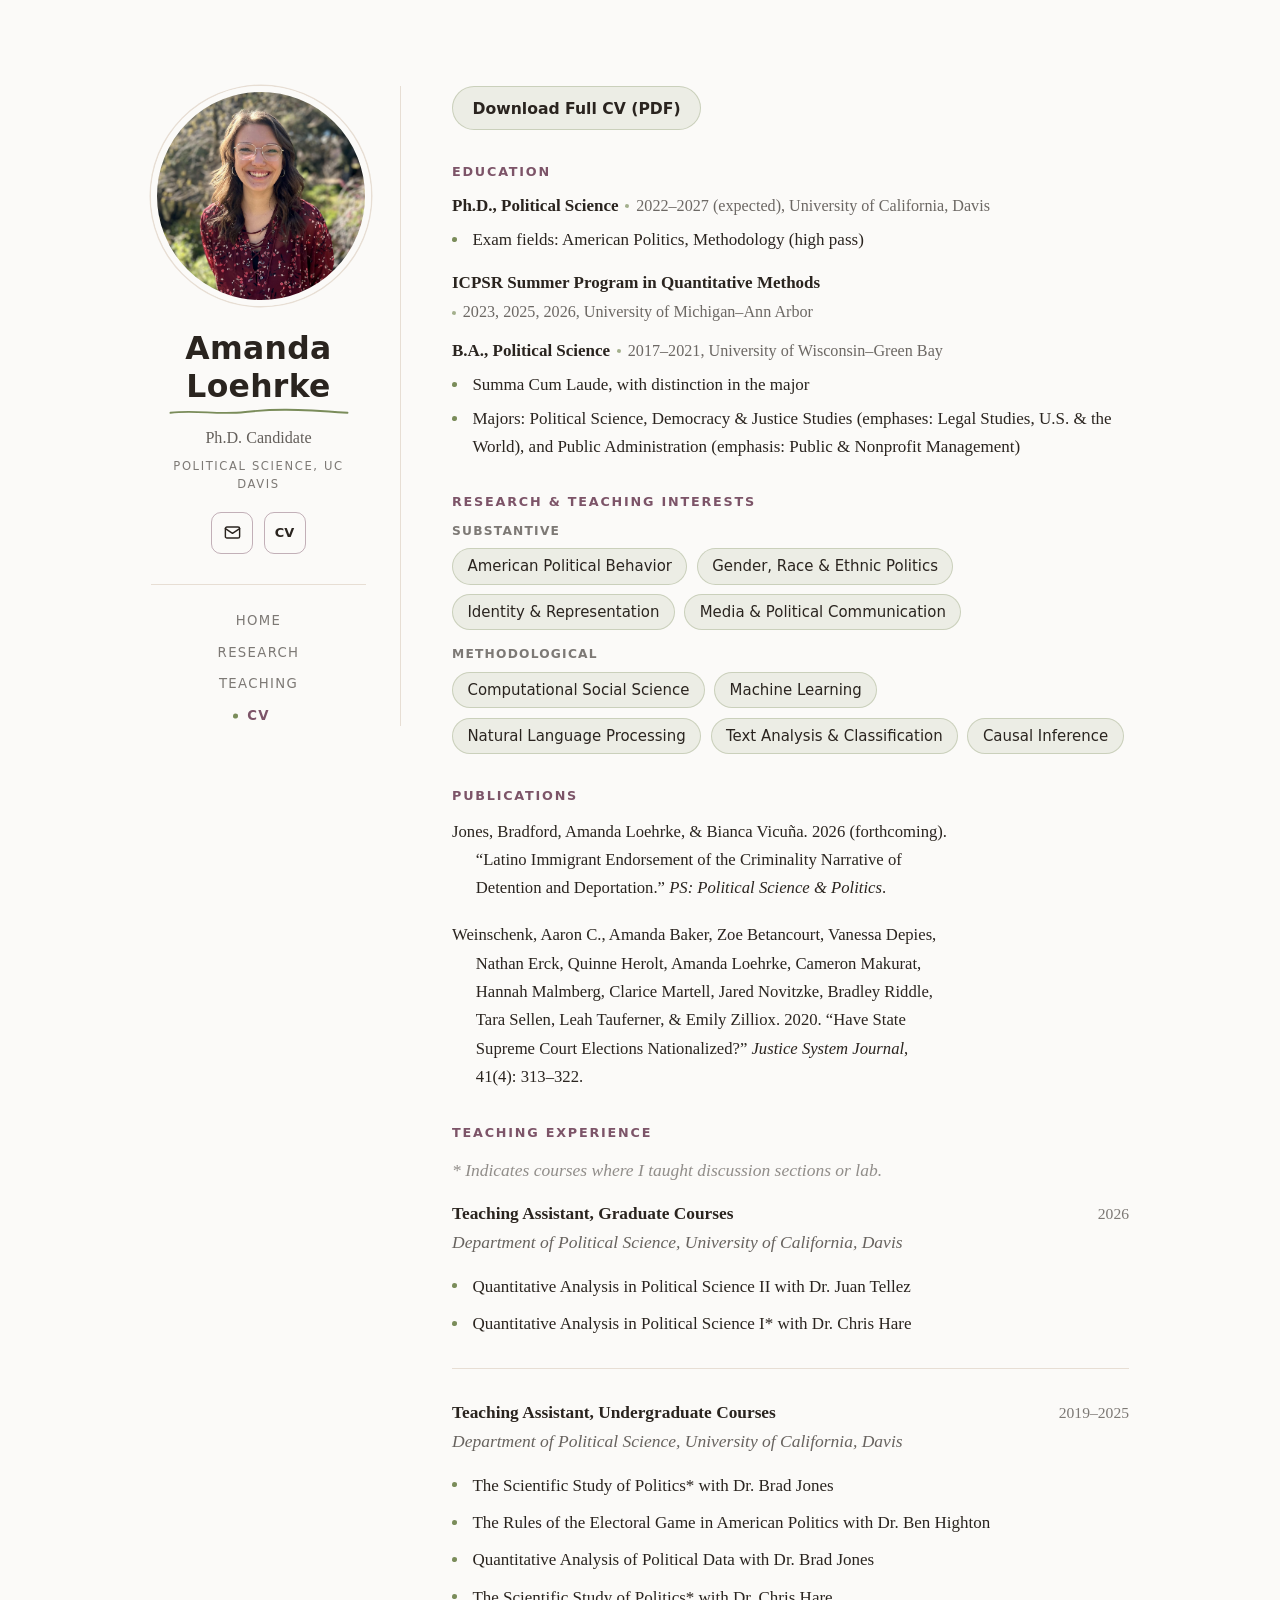
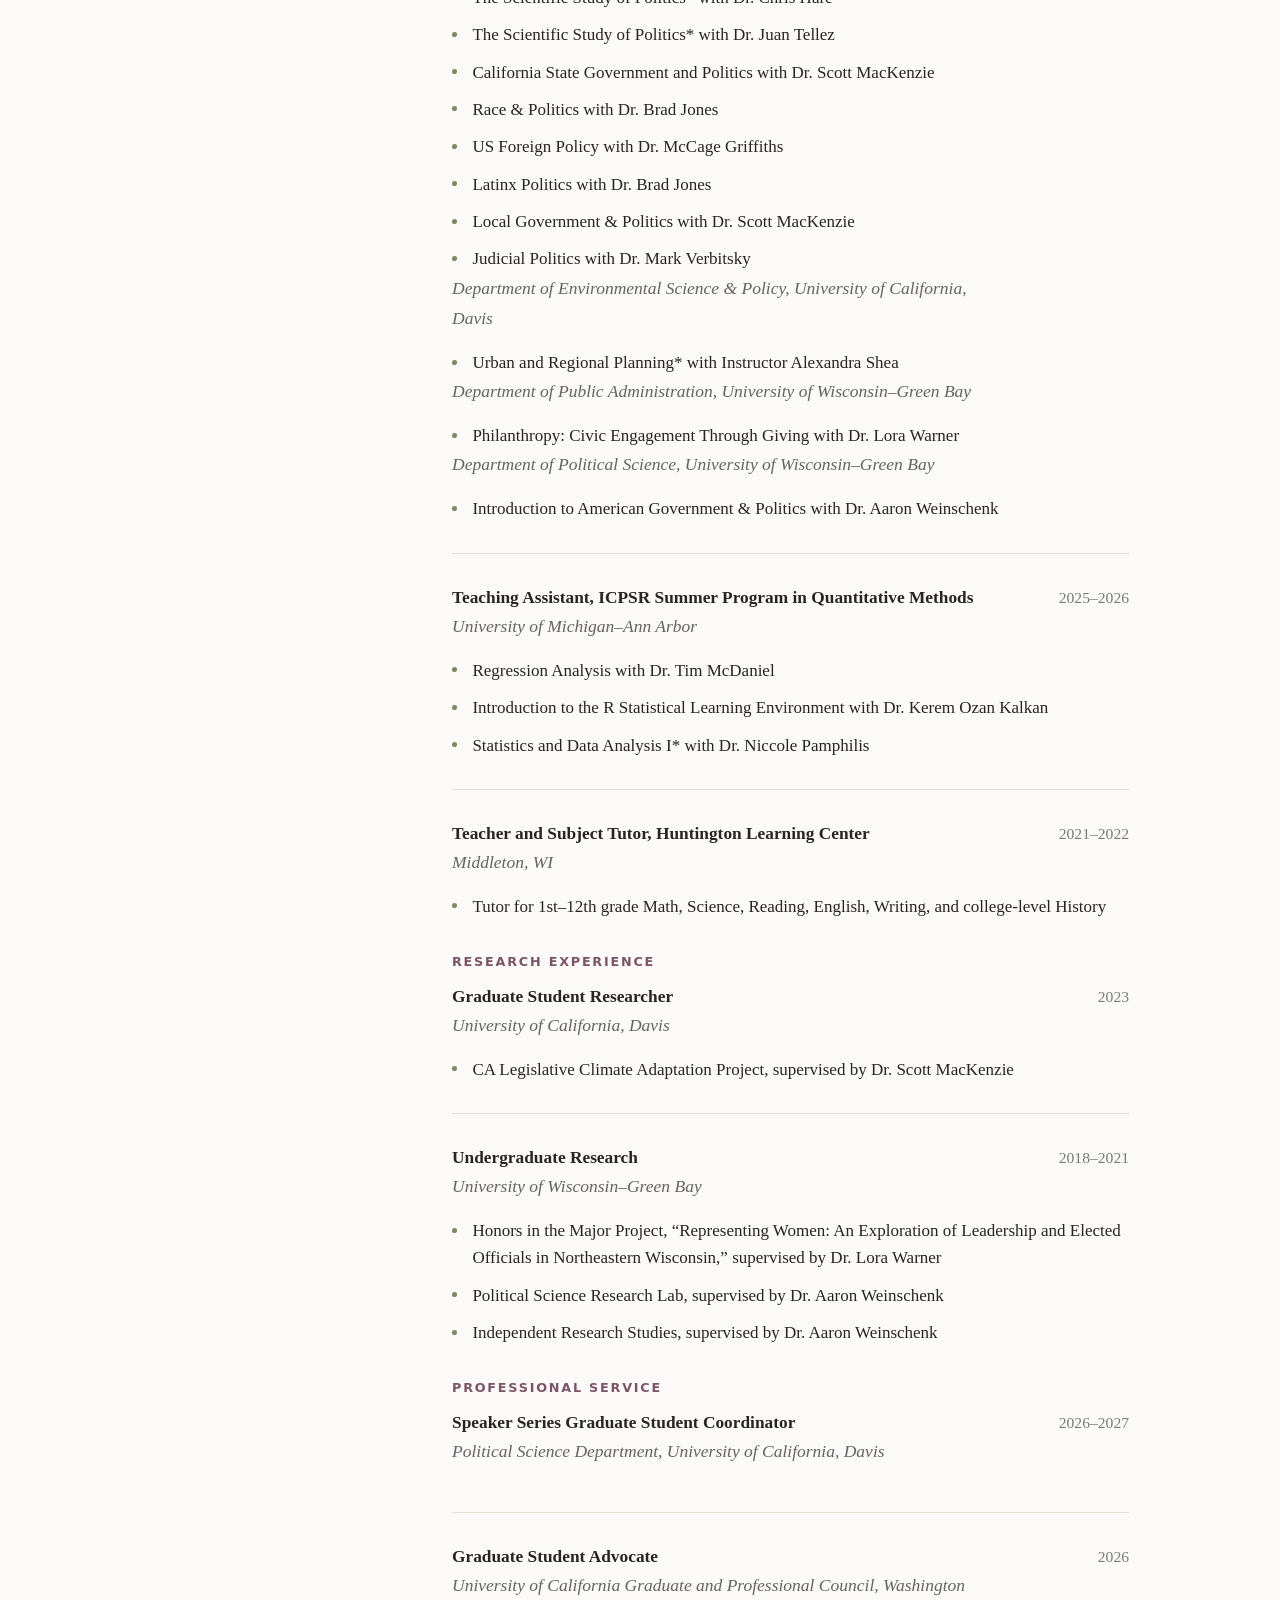
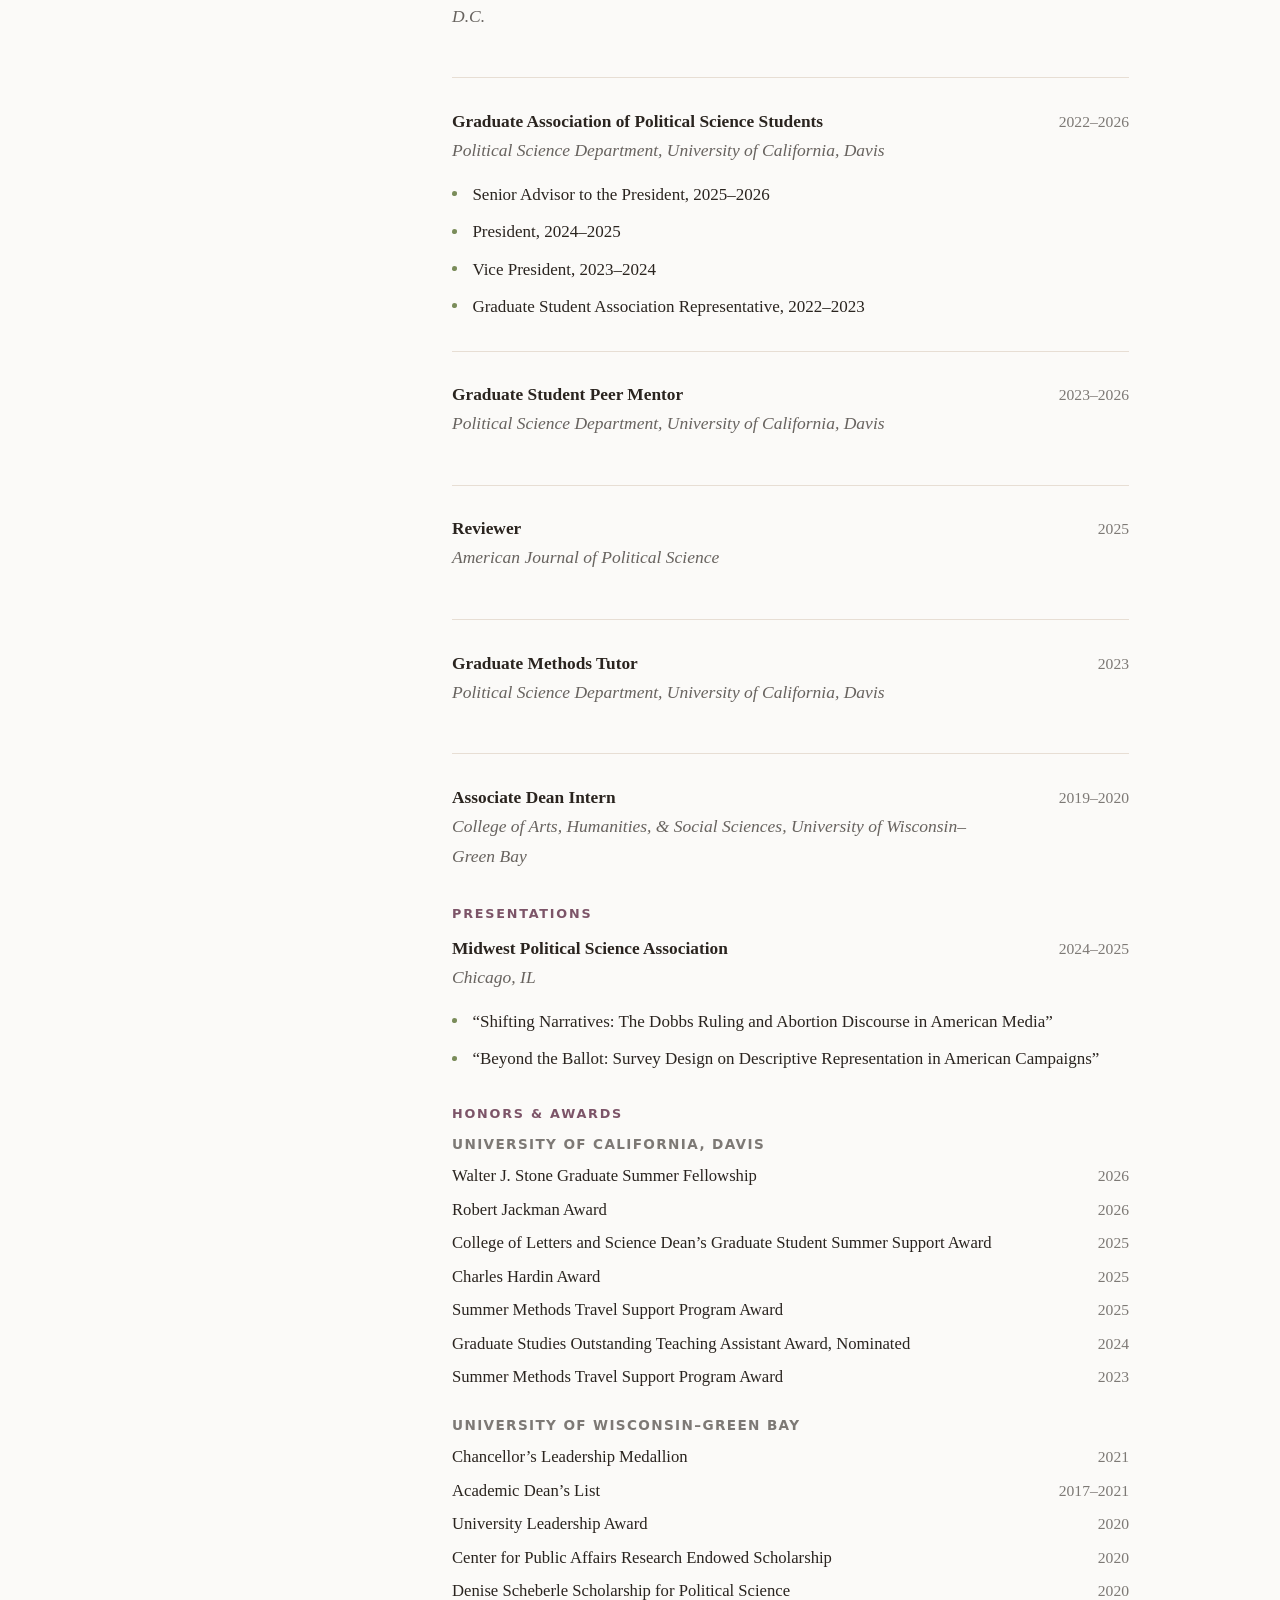
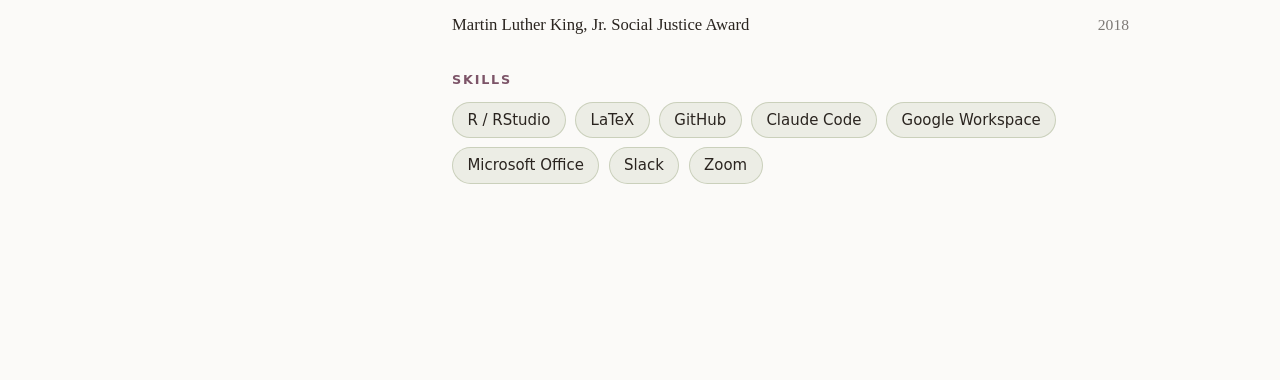
==== cv.html @ cd5ea74c "Built site for gh-pages" ====
<!DOCTYPE html>
<html xmlns="http://www.w3.org/1999/xhtml" lang="en" xml:lang="en"><head>

<meta charset="utf-8">
<meta name="generator" content="quarto-1.9.38">

<meta name="viewport" content="width=device-width, initial-scale=1.0, user-scalable=yes">

<meta name="description" content="Curriculum Vitae of Amanda Loehrke, Ph.D.&nbsp;Candidate in Political Science, University of California, Davis">

<title>CV – Amanda Loehrke</title>
<style>
/* Default styles provided by pandoc.
** See https://pandoc.org/MANUAL.html#variables-for-html for config info.
*/
code{white-space: pre-wrap;}
span.smallcaps{font-variant: small-caps;}
div.columns{display: flex; gap: min(4vw, 1.5em);}
div.column{flex: auto; overflow-x: auto;}
div.hanging-indent{margin-left: 1.5em; text-indent: -1.5em;}
ul.task-list{list-style: none;}
ul.task-list li input[type="checkbox"] {
  width: 0.8em;
  margin: 0 0.8em 0.2em -1em; /* quarto-specific, see https://github.com/quarto-dev/quarto-cli/issues/4556 */ 
  vertical-align: middle;
}
</style>


<script src="site_libs/quarto-nav/quarto-nav.js"></script>
<script src="site_libs/clipboard/clipboard.min.js"></script>
<script src="site_libs/quarto-html/quarto.js" type="module"></script>
<script src="site_libs/quarto-html/tabsets/tabsets.js" type="module"></script>
<script src="site_libs/quarto-html/popper.min.js"></script>
<script src="site_libs/quarto-html/tippy.umd.min.js"></script>
<script src="site_libs/quarto-html/anchor.min.js"></script>
<link href="site_libs/quarto-html/tippy.css" rel="stylesheet">
<link href="site_libs/quarto-html/quarto-syntax-highlighting-9de9f6925d305bcf5b7eb9351f368d06.css" rel="stylesheet" id="quarto-text-highlighting-styles">
<script src="site_libs/bootstrap/bootstrap.min.js"></script>
<link href="site_libs/bootstrap/bootstrap-icons.css" rel="stylesheet">
<link href="site_libs/bootstrap/bootstrap-4a9bcdfee4845f6f1d99c9fcb61d203b.min.css" rel="stylesheet" append-hash="true" id="quarto-bootstrap" data-mode="light">
<script id="quarto-search-options" type="application/json">{
  "language": {
    "search-no-results-text": "No results",
    "search-matching-documents-text": "matching documents",
    "search-copy-link-title": "Copy link to search",
    "search-hide-matches-text": "Hide additional matches",
    "search-more-match-text": "more match in this document",
    "search-more-matches-text": "more matches in this document",
    "search-clear-button-title": "Clear",
    "search-text-placeholder": "",
    "search-detached-cancel-button-title": "Cancel",
    "search-submit-button-title": "Submit",
    "search-label": "Search"
  }
}</script>


</head>

<body class="quarto-light">

<div id="quarto-search-results"></div>
<!-- content -->
<div id="quarto-content" class="quarto-container page-columns page-rows-contents page-layout-full">
<!-- sidebar -->
<!-- margin-sidebar -->
    
<!-- main -->
<main class="content column-page" id="quarto-document-content">

<header id="title-block-header" class="quarto-title-block default">
<div class="quarto-title">
<h1 class="title">CV</h1>
</div>

<div>
  <div class="description">
    Curriculum Vitae of Amanda Loehrke, Ph.D.&nbsp;Candidate in Political Science, University of California, Davis
  </div>
</div>


<div class="quarto-title-meta column-page">

    
  
    
  </div>
  


</header>


<div class="site-wrap">
  <div class="site-sidebar">
    <div class="site-photo"></div>
    <div class="site-heading">
      <h1>Amanda Loehrke</h1>
      <svg class="site-underline" viewbox="0 0 260 10" preserveaspectratio="none" aria-hidden="true">
        <path d="M2 6 C 40 2, 70 9, 110 5 S 180 1, 258 6" fill="none" stroke-width="2.4" stroke-linecap="round"></path>
      </svg>
      <p class="site-sub">Ph.D. Candidate</p>
      <p class="site-kicker">Political Science, UC Davis</p>
      <div class="site-contact">
        <a href="mailto:aloehrke@ucdavis.edu" aria-label="Email" title="aloehrke@ucdavis.edu">
          <svg viewbox="0 0 24 24" fill="none" stroke="currentColor" stroke-width="1.8" stroke-linecap="round" stroke-linejoin="round" aria-hidden="true">
            <rect x="3" y="5" width="18" height="14" rx="2"></rect>
            <path d="M3 7l9 6 9-6"></path>
          </svg>
        </a>
        <a href="AL-CV-2026.pdf" target="_blank" rel="noopener" aria-label="Curriculum Vitae" title="Download CV">CV</a>
      </div>

      <nav class="site-nav">
        <a href="index.html">Home</a>
        <a href="research.html">Research</a>
        <a href="teaching.html">Teaching</a>
        <a href="cv.html" class="is-active">CV</a>
      </nav>
    </div>
  </div>

  <div class="site-main">
    <div class="site-section">
      <a class="site-pill-link" href="AL-CV-2026.pdf" target="_blank" rel="noopener">Download Full CV (PDF)</a>
    </div>

    <div class="site-section">
      <h2 class="anchored">Education</h2>
      <div class="site-edu">
        <div class="site-edu-item"><span class="site-degree">Ph.D., Political Science</span><span class="site-where">2022–2027 (expected), University of California, Davis</span></div>
      </div>
      <ul class="site-list site-list-tight">
        <li>Exam fields: American Politics, Methodology (high pass)</li>
      </ul>
      <div class="site-edu" style="margin-top:1rem;">
        <div class="site-edu-item"><span class="site-degree">ICPSR Summer Program in Quantitative Methods</span><span class="site-where">2023, 2025, 2026, University of Michigan–Ann Arbor</span></div>
        <div class="site-edu-item"><span class="site-degree">B.A., Political Science</span><span class="site-where">2017–2021, University of Wisconsin–Green Bay</span></div>
      </div>
      <ul class="site-list site-list-tight">
        <li>Summa Cum Laude, with distinction in the major</li>
        <li>Majors: Political Science, Democracy &amp; Justice Studies (emphases: Legal Studies, U.S. &amp; the World), and Public Administration (emphasis: Public &amp; Nonprofit Management)</li>
      </ul>
    </div>

    <div class="site-section">
      <h2 class="anchored">Research &amp; Teaching Interests</h2>
      <div class="site-pill-group">
        <h3 class="anchored">Substantive</h3>
        <div class="site-pills">
          <span>American Political Behavior</span>
          <span>Gender, Race &amp; Ethnic Politics</span>
          <span>Identity &amp; Representation</span>
          <span>Media &amp; Political Communication</span>
        </div>
      </div>
      <div class="site-pill-group">
        <h3 class="anchored">Methodological</h3>
        <div class="site-pills">
          <span>Computational Social Science</span>
          <span>Machine Learning</span>
          <span>Natural Language Processing</span>
          <span>Text Analysis &amp; Classification</span>
          <span>Causal Inference</span>
        </div>
      </div>
    </div>

    <div class="site-section">
      <h2 class="anchored">Publications</h2>
      <div class="site-pub-list">
        <div class="site-pub">
          <p>Jones, Bradford, Amanda Loehrke, &amp; Bianca Vicuña. 2026 (forthcoming). “Latino Immigrant Endorsement of the Criminality Narrative of Detention and Deportation.” <em>PS: Political Science &amp; Politics</em>.</p>
        </div>
        <div class="site-pub">
          <p>Weinschenk, Aaron C., Amanda Baker, Zoe Betancourt, Vanessa Depies, Nathan Erck, Quinne Herolt, Amanda Loehrke, Cameron Makurat, Hannah Malmberg, Clarice Martell, Jared Novitzke, Bradley Riddle, Tara Sellen, Leah Tauferner, &amp; Emily Zilliox. 2020. “Have State Supreme Court Elections Nationalized?” <em>Justice System Journal</em>, 41(4): 313–322.</p>
        </div>
      </div>
    </div>

    <div class="site-section">
      <h2 class="anchored">Teaching Experience</h2>
      <p class="site-note site-note-sm">* Indicates courses where I taught discussion sections or lab.</p>

      <div class="site-teach-block">
        <div class="site-teach-head">
          <span class="site-teach-role">Teaching Assistant, Graduate Courses</span>
          <span class="site-teach-year">2026</span>
        </div>
        <p class="site-teach-where">Department of Political Science, University of California, Davis</p>
        <ul class="site-list">
          <li>Quantitative Analysis in Political Science II with Dr. Juan Tellez</li>
          <li>Quantitative Analysis in Political Science I* with Dr. Chris Hare</li>
        </ul>
      </div>

      <div class="site-teach-block">
        <div class="site-teach-head">
          <span class="site-teach-role">Teaching Assistant, Undergraduate Courses</span>
          <span class="site-teach-year">2019–2025</span>
        </div>
        <p class="site-teach-where">Department of Political Science, University of California, Davis</p>
        <ul class="site-list">
          <li>The Scientific Study of Politics* with Dr. Brad Jones</li>
          <li>The Rules of the Electoral Game in American Politics with Dr. Ben Highton</li>
          <li>Quantitative Analysis of Political Data with Dr. Brad Jones</li>
          <li>The Scientific Study of Politics* with Dr. Chris Hare</li>
          <li>The Scientific Study of Politics* with Dr. Juan Tellez</li>
          <li>California State Government and Politics with Dr. Scott MacKenzie</li>
          <li>Race &amp; Politics with Dr. Brad Jones</li>
          <li>US Foreign Policy with Dr. McCage Griffiths</li>
          <li>Latinx Politics with Dr. Brad Jones</li>
          <li>Local Government &amp; Politics with Dr. Scott MacKenzie</li>
          <li>Judicial Politics with Dr. Mark Verbitsky</li>
        </ul>
        <p class="site-teach-where site-teach-where-sub">Department of Environmental Science &amp; Policy, University of California, Davis</p>
        <ul class="site-list">
          <li>Urban and Regional Planning* with Instructor Alexandra Shea</li>
        </ul>
        <p class="site-teach-where site-teach-where-sub">Department of Public Administration, University of Wisconsin–Green Bay</p>
        <ul class="site-list">
          <li>Philanthropy: Civic Engagement Through Giving with Dr. Lora Warner</li>
        </ul>
        <p class="site-teach-where site-teach-where-sub">Department of Political Science, University of Wisconsin–Green Bay</p>
        <ul class="site-list">
          <li>Introduction to American Government &amp; Politics with Dr. Aaron Weinschenk</li>
        </ul>
      </div>

      <div class="site-teach-block">
        <div class="site-teach-head">
          <span class="site-teach-role">Teaching Assistant, ICPSR Summer Program in Quantitative Methods</span>
          <span class="site-teach-year">2025–2026</span>
        </div>
        <p class="site-teach-where">University of Michigan–Ann Arbor</p>
        <ul class="site-list">
          <li>Regression Analysis with Dr. Tim McDaniel</li>
          <li>Introduction to the R Statistical Learning Environment with Dr. Kerem Ozan Kalkan</li>
          <li>Statistics and Data Analysis I* with Dr. Niccole Pamphilis</li>
        </ul>
      </div>

      <div class="site-teach-block">
        <div class="site-teach-head">
          <span class="site-teach-role">Teacher and Subject Tutor, Huntington Learning Center</span>
          <span class="site-teach-year">2021–2022</span>
        </div>
        <p class="site-teach-where">Middleton, WI</p>
        <ul class="site-list">
          <li>Tutor for 1st–12th grade Math, Science, Reading, English, Writing, and college-level History</li>
        </ul>
      </div>
    </div>

    <div class="site-section">
      <h2 class="anchored">Research Experience</h2>

      <div class="site-teach-block">
        <div class="site-teach-head">
          <span class="site-teach-role">Graduate Student Researcher</span>
          <span class="site-teach-year">2023</span>
        </div>
        <p class="site-teach-where">University of California, Davis</p>
        <ul class="site-list">
          <li>CA Legislative Climate Adaptation Project, supervised by Dr. Scott MacKenzie</li>
        </ul>
      </div>

      <div class="site-teach-block">
        <div class="site-teach-head">
          <span class="site-teach-role">Undergraduate Research</span>
          <span class="site-teach-year">2018–2021</span>
        </div>
        <p class="site-teach-where">University of Wisconsin–Green Bay</p>
        <ul class="site-list">
          <li>Honors in the Major Project, “Representing Women: An Exploration of Leadership and Elected Officials in Northeastern Wisconsin,” supervised by Dr. Lora Warner</li>
          <li>Political Science Research Lab, supervised by Dr. Aaron Weinschenk</li>
          <li>Independent Research Studies, supervised by Dr. Aaron Weinschenk</li>
        </ul>
      </div>
    </div>

    <div class="site-section">
      <h2 class="anchored">Professional Service</h2>

      <div class="site-teach-block">
        <div class="site-teach-head">
          <span class="site-teach-role">Speaker Series Graduate Student Coordinator</span>
          <span class="site-teach-year">2026–2027</span>
        </div>
        <p class="site-teach-where">Political Science Department, University of California, Davis</p>
      </div>

      <div class="site-teach-block">
        <div class="site-teach-head">
          <span class="site-teach-role">Graduate Student Advocate</span>
          <span class="site-teach-year">2026</span>
        </div>
        <p class="site-teach-where">University of California Graduate and Professional Council, Washington D.C.</p>
      </div>

      <div class="site-teach-block">
        <div class="site-teach-head">
          <span class="site-teach-role">Graduate Association of Political Science Students</span>
          <span class="site-teach-year">2022–2026</span>
        </div>
        <p class="site-teach-where">Political Science Department, University of California, Davis</p>
        <ul class="site-list">
          <li>Senior Advisor to the President, 2025–2026</li>
          <li>President, 2024–2025</li>
          <li>Vice President, 2023–2024</li>
          <li>Graduate Student Association Representative, 2022–2023</li>
        </ul>
      </div>

      <div class="site-teach-block">
        <div class="site-teach-head">
          <span class="site-teach-role">Graduate Student Peer Mentor</span>
          <span class="site-teach-year">2023–2026</span>
        </div>
        <p class="site-teach-where">Political Science Department, University of California, Davis</p>
      </div>

      <div class="site-teach-block">
        <div class="site-teach-head">
          <span class="site-teach-role">Reviewer</span>
          <span class="site-teach-year">2025</span>
        </div>
        <p class="site-teach-where">American Journal of Political Science</p>
      </div>

      <div class="site-teach-block">
        <div class="site-teach-head">
          <span class="site-teach-role">Graduate Methods Tutor</span>
          <span class="site-teach-year">2023</span>
        </div>
        <p class="site-teach-where">Political Science Department, University of California, Davis</p>
      </div>

      <div class="site-teach-block">
        <div class="site-teach-head">
          <span class="site-teach-role">Associate Dean Intern</span>
          <span class="site-teach-year">2019–2020</span>
        </div>
        <p class="site-teach-where">College of Arts, Humanities, &amp; Social Sciences, University of Wisconsin–Green Bay</p>
      </div>
    </div>

    <div class="site-section">
      <h2 class="anchored">Presentations</h2>
      <div class="site-teach-block">
        <div class="site-teach-head">
          <span class="site-teach-role">Midwest Political Science Association</span>
          <span class="site-teach-year">2024–2025</span>
        </div>
        <p class="site-teach-where">Chicago, IL</p>
        <ul class="site-list">
          <li>“Shifting Narratives: The Dobbs Ruling and Abortion Discourse in American Media”</li>
          <li>“Beyond the Ballot: Survey Design on Descriptive Representation in American Campaigns”</li>
        </ul>
      </div>
    </div>

    <div class="site-section">
      <h2 class="anchored">Honors &amp; Awards</h2>
      <div class="site-cv-group">
        <h3 class="anchored">University of California, Davis</h3>
        <div class="site-award-list">
          <div class="site-award-row"><span>Walter J. Stone Graduate Summer Fellowship</span><span class="site-award-year">2026</span></div>
          <div class="site-award-row"><span>Robert Jackman Award</span><span class="site-award-year">2026</span></div>
          <div class="site-award-row"><span>College of Letters and Science Dean’s Graduate Student Summer Support Award</span><span class="site-award-year">2025</span></div>
          <div class="site-award-row"><span>Charles Hardin Award</span><span class="site-award-year">2025</span></div>
          <div class="site-award-row"><span>Summer Methods Travel Support Program Award</span><span class="site-award-year">2025</span></div>
          <div class="site-award-row"><span>Graduate Studies Outstanding Teaching Assistant Award, Nominated</span><span class="site-award-year">2024</span></div>
          <div class="site-award-row"><span>Summer Methods Travel Support Program Award</span><span class="site-award-year">2023</span></div>
        </div>
      </div>
      <div class="site-cv-group">
        <h3 class="anchored">University of Wisconsin–Green Bay</h3>
        <div class="site-award-list">
          <div class="site-award-row"><span>Chancellor’s Leadership Medallion</span><span class="site-award-year">2021</span></div>
          <div class="site-award-row"><span>Academic Dean’s List</span><span class="site-award-year">2017–2021</span></div>
          <div class="site-award-row"><span>University Leadership Award</span><span class="site-award-year">2020</span></div>
          <div class="site-award-row"><span>Center for Public Affairs Research Endowed Scholarship</span><span class="site-award-year">2020</span></div>
          <div class="site-award-row"><span>Denise Scheberle Scholarship for Political Science</span><span class="site-award-year">2020</span></div>
          <div class="site-award-row"><span>Martin Luther King, Jr. Social Justice Award</span><span class="site-award-year">2018</span></div>
        </div>
      </div>
    </div>

    <div class="site-section">
      <h2 class="anchored">Skills</h2>
      <div class="site-pills">
        <span>R / RStudio</span>
        <span>LaTeX</span>
        <span>GitHub</span>
        <span>Claude Code</span>
        <span>Google Workspace</span>
        <span>Microsoft Office</span>
        <span>Slack</span>
        <span>Zoom</span>
      </div>
    </div>
  </div>
</div>



</main> <!-- /main -->
<script id="quarto-html-after-body" type="application/javascript">
  window.document.addEventListener("DOMContentLoaded", function (event) {
    const icon = "";
    const anchorJS = new window.AnchorJS();
    anchorJS.options = {
      placement: 'right',
      icon: icon
    };
    anchorJS.add('.anchored');
    const isCodeAnnotation = (el) => {
      for (const clz of el.classList) {
        if (clz.startsWith('code-annotation-')) {                     
          return true;
        }
      }
      return false;
    }
    const onCopySuccess = function(e) {
      // button target
      const button = e.trigger;
      // don't keep focus
      button.blur();
      // flash "checked"
      button.classList.add('code-copy-button-checked');
      var currentTitle = button.getAttribute("title");
      button.setAttribute("title", "Copied!");
      let tooltip;
      if (window.bootstrap) {
        button.setAttribute("data-bs-toggle", "tooltip");
        button.setAttribute("data-bs-placement", "left");
        button.setAttribute("data-bs-title", "Copied!");
        tooltip = new bootstrap.Tooltip(button, 
          { trigger: "manual", 
            customClass: "code-copy-button-tooltip",
            offset: [0, -8]});
        tooltip.show();    
      }
      setTimeout(function() {
        if (tooltip) {
          tooltip.hide();
          button.removeAttribute("data-bs-title");
          button.removeAttribute("data-bs-toggle");
          button.removeAttribute("data-bs-placement");
        }
        button.setAttribute("title", currentTitle);
        button.classList.remove('code-copy-button-checked');
      }, 1000);
      // clear code selection
      e.clearSelection();
    }
    const getTextToCopy = function(trigger) {
      const outerScaffold = trigger.parentElement.cloneNode(true);
      const codeEl = outerScaffold.querySelector('code');
      for (const childEl of codeEl.children) {
        if (isCodeAnnotation(childEl)) {
          childEl.remove();
        }
      }
      return codeEl.innerText;
    }
    const clipboard = new window.ClipboardJS('.code-copy-button:not([data-in-quarto-modal])', {
      text: getTextToCopy
    });
    clipboard.on('success', onCopySuccess);
    if (window.document.getElementById('quarto-embedded-source-code-modal')) {
      const clipboardModal = new window.ClipboardJS('.code-copy-button[data-in-quarto-modal]', {
        text: getTextToCopy,
        container: window.document.getElementById('quarto-embedded-source-code-modal')
      });
      clipboardModal.on('success', onCopySuccess);
    }
      var localhostRegex = new RegExp(/^(?:http|https):\/\/localhost\:?[0-9]*\//);
      var mailtoRegex = new RegExp(/^mailto:/);
        var filterRegex = new RegExp("https:\/\/amandaloehrke\.com\/");
      var isInternal = (href) => {
          return filterRegex.test(href) || localhostRegex.test(href) || mailtoRegex.test(href);
      }
      // Inspect non-navigation links and adorn them if external
     var links = window.document.querySelectorAll('a[href]:not(.nav-link):not(.navbar-brand):not(.toc-action):not(.sidebar-link):not(.sidebar-item-toggle):not(.pagination-link):not(.no-external):not([aria-hidden]):not(.dropdown-item):not(.quarto-navigation-tool):not(.about-link)');
      for (var i=0; i<links.length; i++) {
        const link = links[i];
        if (!isInternal(link.href)) {
          // undo the damage that might have been done by quarto-nav.js in the case of
          // links that we want to consider external
          if (link.dataset.originalHref !== undefined) {
            link.href = link.dataset.originalHref;
          }
        }
      }
    function tippyHover(el, contentFn, onTriggerFn, onUntriggerFn) {
      const config = {
        allowHTML: true,
        maxWidth: 500,
        delay: 100,
        arrow: false,
        appendTo: function(el) {
            return el.parentElement;
        },
        interactive: true,
        interactiveBorder: 10,
        theme: 'quarto',
        placement: 'bottom-start',
      };
      if (contentFn) {
        config.content = contentFn;
      }
      if (onTriggerFn) {
        config.onTrigger = onTriggerFn;
      }
      if (onUntriggerFn) {
        config.onUntrigger = onUntriggerFn;
      }
      window.tippy(el, config); 
    }
    const noterefs = window.document.querySelectorAll('a[role="doc-noteref"]');
    for (var i=0; i<noterefs.length; i++) {
      const ref = noterefs[i];
      tippyHover(ref, function() {
        // use id or data attribute instead here
        let href = ref.getAttribute('data-footnote-href') || ref.getAttribute('href');
        try { href = new URL(href).hash; } catch {}
        const id = href.replace(/^#\/?/, "");
        const note = window.document.getElementById(id);
        if (note) {
          return note.innerHTML;
        } else {
          return "";
        }
      });
    }
    const xrefs = window.document.querySelectorAll('a.quarto-xref');
    const processXRef = (id, note) => {
      // Strip column container classes
      const stripColumnClz = (el) => {
        el.classList.remove("page-full", "page-columns");
        if (el.children) {
          for (const child of el.children) {
            stripColumnClz(child);
          }
        }
      }
      stripColumnClz(note)
      if (id === null || id.startsWith('sec-')) {
        // Special case sections, only their first couple elements
        const container = document.createElement("div");
        if (note.children && note.children.length > 2) {
          container.appendChild(note.children[0].cloneNode(true));
          for (let i = 1; i < note.children.length; i++) {
            const child = note.children[i];
            if (child.tagName === "P" && child.innerText === "") {
              continue;
            } else {
              container.appendChild(child.cloneNode(true));
              break;
            }
          }
          if (window.Quarto?.typesetMath) {
            window.Quarto.typesetMath(container);
          }
          return container.innerHTML
        } else {
          if (window.Quarto?.typesetMath) {
            window.Quarto.typesetMath(note);
          }
          return note.innerHTML;
        }
      } else {
        // Remove any anchor links if they are present
        const anchorLink = note.querySelector('a.anchorjs-link');
        if (anchorLink) {
          anchorLink.remove();
        }
        if (window.Quarto?.typesetMath) {
          window.Quarto.typesetMath(note);
        }
        if (note.classList.contains("callout")) {
          return note.outerHTML;
        } else {
          return note.innerHTML;
        }
      }
    }
    for (var i=0; i<xrefs.length; i++) {
      const xref = xrefs[i];
      tippyHover(xref, undefined, function(instance) {
        instance.disable();
        let url = xref.getAttribute('href');
        let hash = undefined; 
        if (url.startsWith('#')) {
          hash = url;
        } else {
          try { hash = new URL(url).hash; } catch {}
        }
        if (hash) {
          const id = hash.replace(/^#\/?/, "");
          const note = window.document.getElementById(id);
          if (note !== null) {
            try {
              const html = processXRef(id, note.cloneNode(true));
              instance.setContent(html);
            } finally {
              instance.enable();
              instance.show();
            }
          } else {
            // See if we can fetch this
            fetch(url.split('#')[0])
            .then(res => res.text())
            .then(html => {
              const parser = new DOMParser();
              const htmlDoc = parser.parseFromString(html, "text/html");
              const note = htmlDoc.getElementById(id);
              if (note !== null) {
                const html = processXRef(id, note);
                instance.setContent(html);
              } 
            }).finally(() => {
              instance.enable();
              instance.show();
            });
          }
        } else {
          // See if we can fetch a full url (with no hash to target)
          // This is a special case and we should probably do some content thinning / targeting
          fetch(url)
          .then(res => res.text())
          .then(html => {
            const parser = new DOMParser();
            const htmlDoc = parser.parseFromString(html, "text/html");
            const note = htmlDoc.querySelector('main.content');
            if (note !== null) {
              // This should only happen for chapter cross references
              // (since there is no id in the URL)
              // remove the first header
              if (note.children.length > 0 && note.children[0].tagName === "HEADER") {
                note.children[0].remove();
              }
              const html = processXRef(null, note);
              instance.setContent(html);
            } 
          }).finally(() => {
            instance.enable();
            instance.show();
          });
        }
      }, function(instance) {
      });
    }
        let selectedAnnoteEl;
        const selectorForAnnotation = ( cell, annotation) => {
          let cellAttr = 'data-code-cell="' + cell + '"';
          let lineAttr = 'data-code-annotation="' +  annotation + '"';
          const selector = 'span[' + cellAttr + '][' + lineAttr + ']';
          return selector;
        }
        const selectCodeLines = (annoteEl) => {
          const doc = window.document;
          const targetCell = annoteEl.getAttribute("data-target-cell");
          const targetAnnotation = annoteEl.getAttribute("data-target-annotation");
          const annoteSpan = window.document.querySelector(selectorForAnnotation(targetCell, targetAnnotation));
          const lines = annoteSpan.getAttribute("data-code-lines").split(",");
          const lineIds = lines.map((line) => {
            return targetCell + "-" + line;
          })
          let top = null;
          let height = null;
          let parent = null;
          if (lineIds.length > 0) {
              //compute the position of the single el (top and bottom and make a div)
              const el = window.document.getElementById(lineIds[0]);
              top = el.offsetTop;
              height = el.offsetHeight;
              parent = el.parentElement.parentElement;
            if (lineIds.length > 1) {
              const lastEl = window.document.getElementById(lineIds[lineIds.length - 1]);
              const bottom = lastEl.offsetTop + lastEl.offsetHeight;
              height = bottom - top;
            }
            if (top !== null && height !== null && parent !== null) {
              // cook up a div (if necessary) and position it 
              let div = window.document.getElementById("code-annotation-line-highlight");
              if (div === null) {
                div = window.document.createElement("div");
                div.setAttribute("id", "code-annotation-line-highlight");
                div.style.position = 'absolute';
                parent.appendChild(div);
              }
              div.style.top = top - 2 + "px";
              div.style.height = height + 4 + "px";
              div.style.left = 0;
              let gutterDiv = window.document.getElementById("code-annotation-line-highlight-gutter");
              if (gutterDiv === null) {
                gutterDiv = window.document.createElement("div");
                gutterDiv.setAttribute("id", "code-annotation-line-highlight-gutter");
                gutterDiv.style.position = 'absolute';
                const codeCell = window.document.getElementById(targetCell);
                const gutter = codeCell.querySelector('.code-annotation-gutter');
                gutter.appendChild(gutterDiv);
              }
              gutterDiv.style.top = top - 2 + "px";
              gutterDiv.style.height = height + 4 + "px";
            }
            selectedAnnoteEl = annoteEl;
          }
        };
        const unselectCodeLines = () => {
          const elementsIds = ["code-annotation-line-highlight", "code-annotation-line-highlight-gutter"];
          elementsIds.forEach((elId) => {
            const div = window.document.getElementById(elId);
            if (div) {
              div.remove();
            }
          });
          selectedAnnoteEl = undefined;
        };
          // Handle positioning of the toggle
      window.addEventListener(
        "resize",
        throttle(() => {
          elRect = undefined;
          if (selectedAnnoteEl) {
            selectCodeLines(selectedAnnoteEl);
          }
        }, 10)
      );
      function throttle(fn, ms) {
      let throttle = false;
      let timer;
        return (...args) => {
          if(!throttle) { // first call gets through
              fn.apply(this, args);
              throttle = true;
          } else { // all the others get throttled
              if(timer) clearTimeout(timer); // cancel #2
              timer = setTimeout(() => {
                fn.apply(this, args);
                timer = throttle = false;
              }, ms);
          }
        };
      }
        // Attach click handler to the DT
        const annoteDls = window.document.querySelectorAll('dt[data-target-cell]');
        for (const annoteDlNode of annoteDls) {
          annoteDlNode.addEventListener('click', (event) => {
            const clickedEl = event.target;
            if (clickedEl !== selectedAnnoteEl) {
              unselectCodeLines();
              const activeEl = window.document.querySelector('dt[data-target-cell].code-annotation-active');
              if (activeEl) {
                activeEl.classList.remove('code-annotation-active');
              }
              selectCodeLines(clickedEl);
              clickedEl.classList.add('code-annotation-active');
            } else {
              // Unselect the line
              unselectCodeLines();
              clickedEl.classList.remove('code-annotation-active');
            }
          });
        }
    const findCites = (el) => {
      const parentEl = el.parentElement;
      if (parentEl) {
        const cites = parentEl.dataset.cites;
        if (cites) {
          return {
            el,
            cites: cites.split(' ')
          };
        } else {
          return findCites(el.parentElement)
        }
      } else {
        return undefined;
      }
    };
    var bibliorefs = window.document.querySelectorAll('a[role="doc-biblioref"]');
    for (var i=0; i<bibliorefs.length; i++) {
      const ref = bibliorefs[i];
      const citeInfo = findCites(ref);
      if (citeInfo) {
        tippyHover(citeInfo.el, function() {
          var popup = window.document.createElement('div');
          citeInfo.cites.forEach(function(cite) {
            var citeDiv = window.document.createElement('div');
            citeDiv.classList.add('hanging-indent');
            citeDiv.classList.add('csl-entry');
            var biblioDiv = window.document.getElementById('ref-' + cite);
            if (biblioDiv) {
              citeDiv.innerHTML = biblioDiv.innerHTML;
            }
            popup.appendChild(citeDiv);
          });
          return popup.innerHTML;
        });
      }
    }
  });
  </script>
</div> <!-- /content -->




</body></html>
---- site_libs/quarto-html/tippy.css ----
.tippy-box[data-animation=fade][data-state=hidden]{opacity:0}[data-tippy-root]{max-width:calc(100vw - 10px)}.tippy-box{position:relative;background-color:#333;color:#fff;border-radius:4px;font-size:14px;line-height:1.4;white-space:normal;outline:0;transition-property:transform,visibility,opacity}.tippy-box[data-placement^=top]>.tippy-arrow{bottom:0}.tippy-box[data-placement^=top]>.tippy-arrow:before{bottom:-7px;left:0;border-width:8px 8px 0;border-top-color:initial;transform-origin:center top}.tippy-box[data-placement^=bottom]>.tippy-arrow{top:0}.tippy-box[data-placement^=bottom]>.tippy-arrow:before{top:-7px;left:0;border-width:0 8px 8px;border-bottom-color:initial;transform-origin:center bottom}.tippy-box[data-placement^=left]>.tippy-arrow{right:0}.tippy-box[data-placement^=left]>.tippy-arrow:before{border-width:8px 0 8px 8px;border-left-color:initial;right:-7px;transform-origin:center left}.tippy-box[data-placement^=right]>.tippy-arrow{left:0}.tippy-box[data-placement^=right]>.tippy-arrow:before{left:-7px;border-width:8px 8px 8px 0;border-right-color:initial;transform-origin:center right}.tippy-box[data-inertia][data-state=visible]{transition-timing-function:cubic-bezier(.54,1.5,.38,1.11)}.tippy-arrow{width:16px;height:16px;color:#333}.tippy-arrow:before{content:"";position:absolute;border-color:transparent;border-style:solid}.tippy-content{position:relative;padding:5px 9px;z-index:1}
---- site_libs/quarto-html/quarto-syntax-highlighting-9de9f6925d305bcf5b7eb9351f368d06.css ----
/* quarto syntax highlight colors */
:root {
  --quarto-hl-al-color: #ff5555;
  --quarto-hl-an-color: #75715e;
  --quarto-hl-at-color: #f92672;
  --quarto-hl-bn-color: #ae81ff;
  --quarto-hl-bu-color: #66D9EF;
  --quarto-hl-ch-color: #e6db74;
  --quarto-hl-co-color: #75715e;
  --quarto-hl-cv-color: #75715e;
  --quarto-hl-cn-color: #ae81ff;
  --quarto-hl-cf-color: #f92672;
  --quarto-hl-dt-color: #66d9ef;
  --quarto-hl-dv-color: #ae81ff;
  --quarto-hl-do-color: #75715e;
  --quarto-hl-er-color: #ff5555;
  --quarto-hl-ex-color: #a6e22e;
  --quarto-hl-fl-color: #ae81ff;
  --quarto-hl-fu-color: #a6e22e;
  --quarto-hl-im-color: #f92672;
  --quarto-hl-in-color: #f1fa8c;
  --quarto-hl-kw-color: #f92672;
  --quarto-hl-op-color: #f8f8f2;
  --quarto-hl-pp-color: #f92672;
  --quarto-hl-re-color: #75715e;
  --quarto-hl-sc-color: #ae81ff;
  --quarto-hl-ss-color: #e6db74;
  --quarto-hl-st-color: #e6db74;
  --quarto-hl-va-color: #f8f8f2;
  --quarto-hl-vs-color: #e6db74;
  --quarto-hl-wa-color: #ff5555;
}

/* other quarto variables */
:root {
  --quarto-font-monospace: SFMono-Regular, Menlo, Monaco, Consolas, "Liberation Mono", "Courier New", monospace;
}

/* syntax highlight based on Pandoc's rules */
pre > code.sourceCode > span {
  color: #f8f8f2;
}

code.sourceCode > span {
  color: #f8f8f2;
}

div.sourceCode,
div.sourceCode pre.sourceCode {
  color: #f8f8f2;
}

/* Normal */
code span {
  color: #f8f8f2;
}

/* Alert */
code span.al {
  font-weight: bold;
  color: #ff5555;
}

/* Annotation */
code span.an {
  color: #75715e;
}

/* Attribute */
code span.at {
  color: #f92672;
}

/* BaseN */
code span.bn {
  color: #ae81ff;
}

/* BuiltIn */
code span.bu {
  color: #66D9EF;
}

/* ControlFlow */
code span.cf {
  color: #f92672;
}

/* Char */
code span.ch {
  color: #e6db74;
}

/* Constant */
code span.cn {
  color: #ae81ff;
}

/* Comment */
code span.co {
  color: #75715e;
}

/* CommentVar */
code span.cv {
  color: #75715e;
}

/* Documentation */
code span.do {
  color: #75715e;
}

/* DataType */
code span.dt {
  font-style: italic;
  color: #66d9ef;
}

/* DecVal */
code span.dv {
  color: #ae81ff;
}

/* Error */
code span.er {
  color: #ff5555;
  text-decoration: underline;
}

/* Extension */
code span.ex {
  font-weight: bold;
  color: #a6e22e;
}

/* Float */
code span.fl {
  color: #ae81ff;
}

/* Function */
code span.fu {
  color: #a6e22e;
}

/* Import */
code span.im {
  color: #f92672;
}

/* Information */
code span.in {
  color: #f1fa8c;
}

/* Keyword */
code span.kw {
  color: #f92672;
}

/* Operator */
code span.op {
  color: #f8f8f2;
}

/* Preprocessor */
code span.pp {
  color: #f92672;
}

/* RegionMarker */
code span.re {
  color: #75715e;
}

/* SpecialChar */
code span.sc {
  color: #ae81ff;
}

/* SpecialString */
code span.ss {
  color: #e6db74;
}

/* String */
code span.st {
  color: #e6db74;
}

/* Variable */
code span.va {
  color: #f8f8f2;
}

/* VerbatimString */
code span.vs {
  color: #e6db74;
}

/* Warning */
code span.wa {
  color: #ff5555;
}

.prevent-inlining {
  content: "</";
}

/*# sourceMappingURL=65b23bbf04c14b1e25e4585fbe12a9f9.css.map */
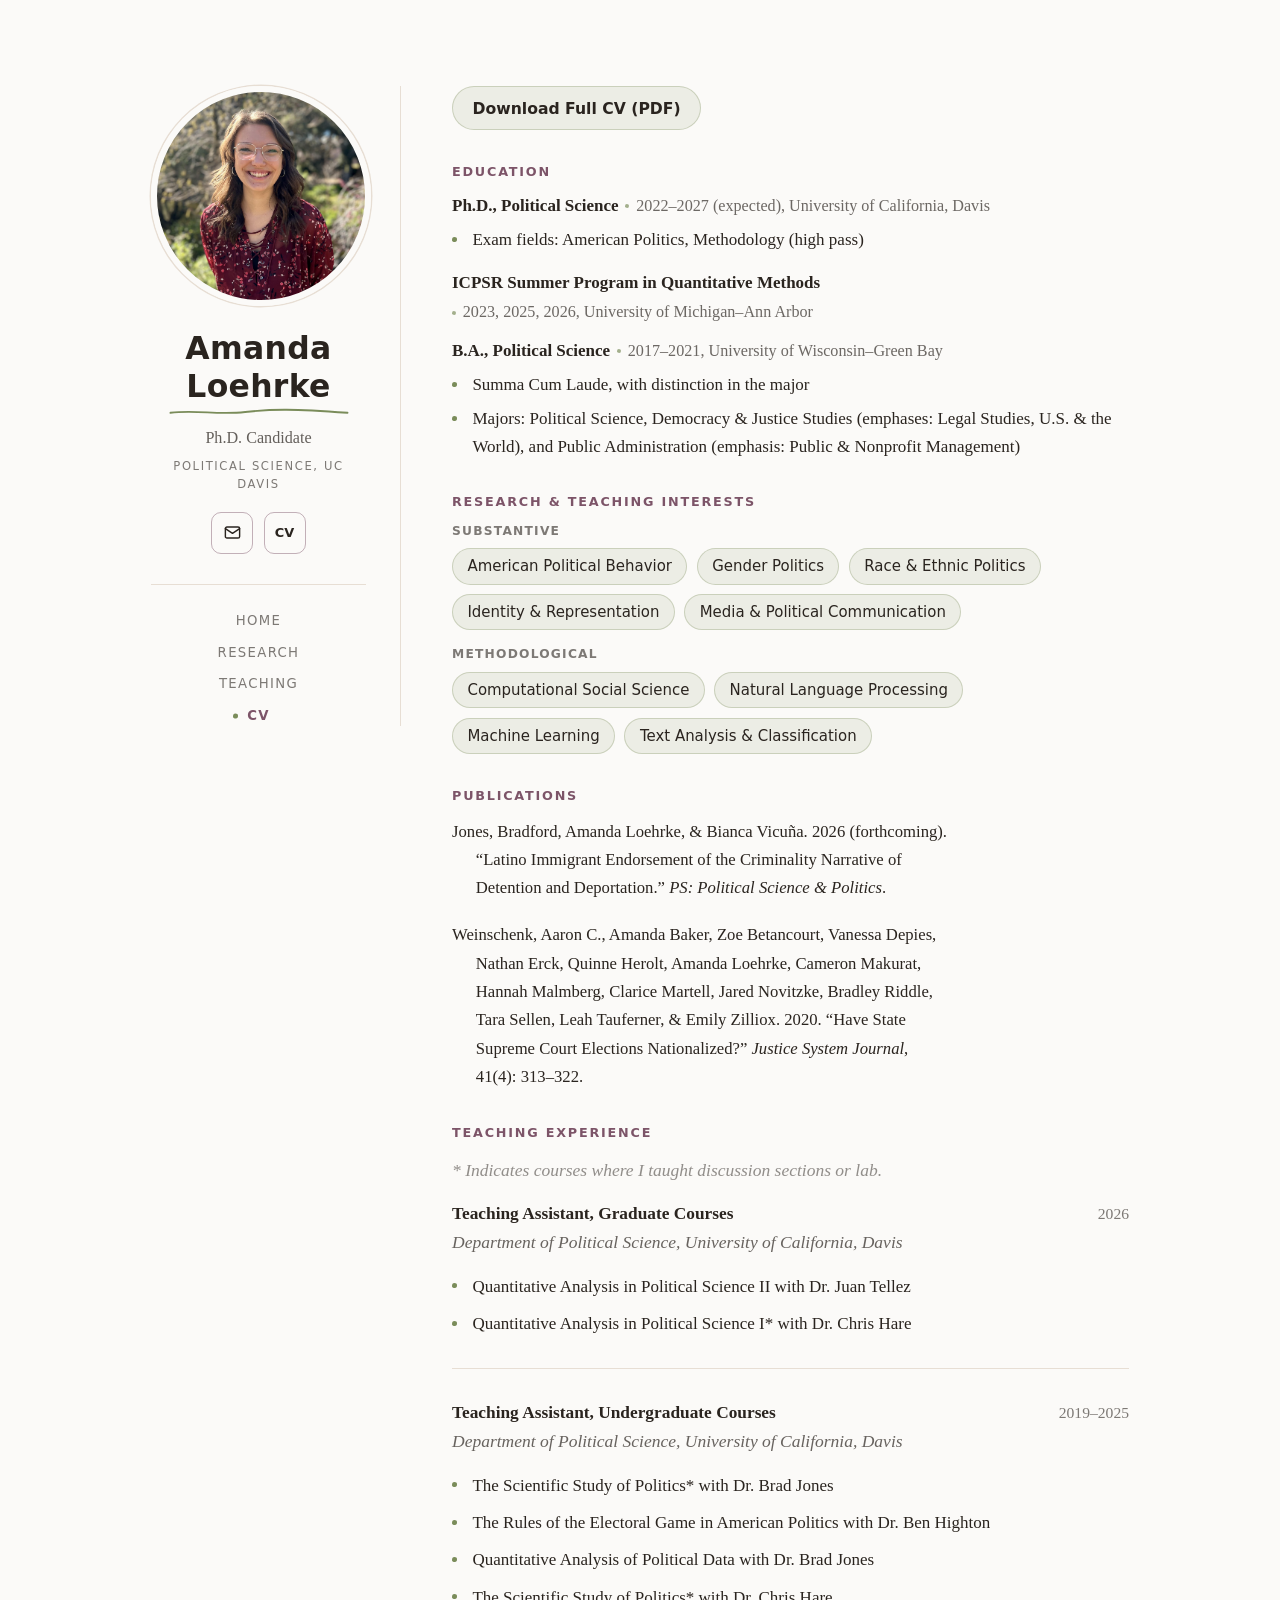
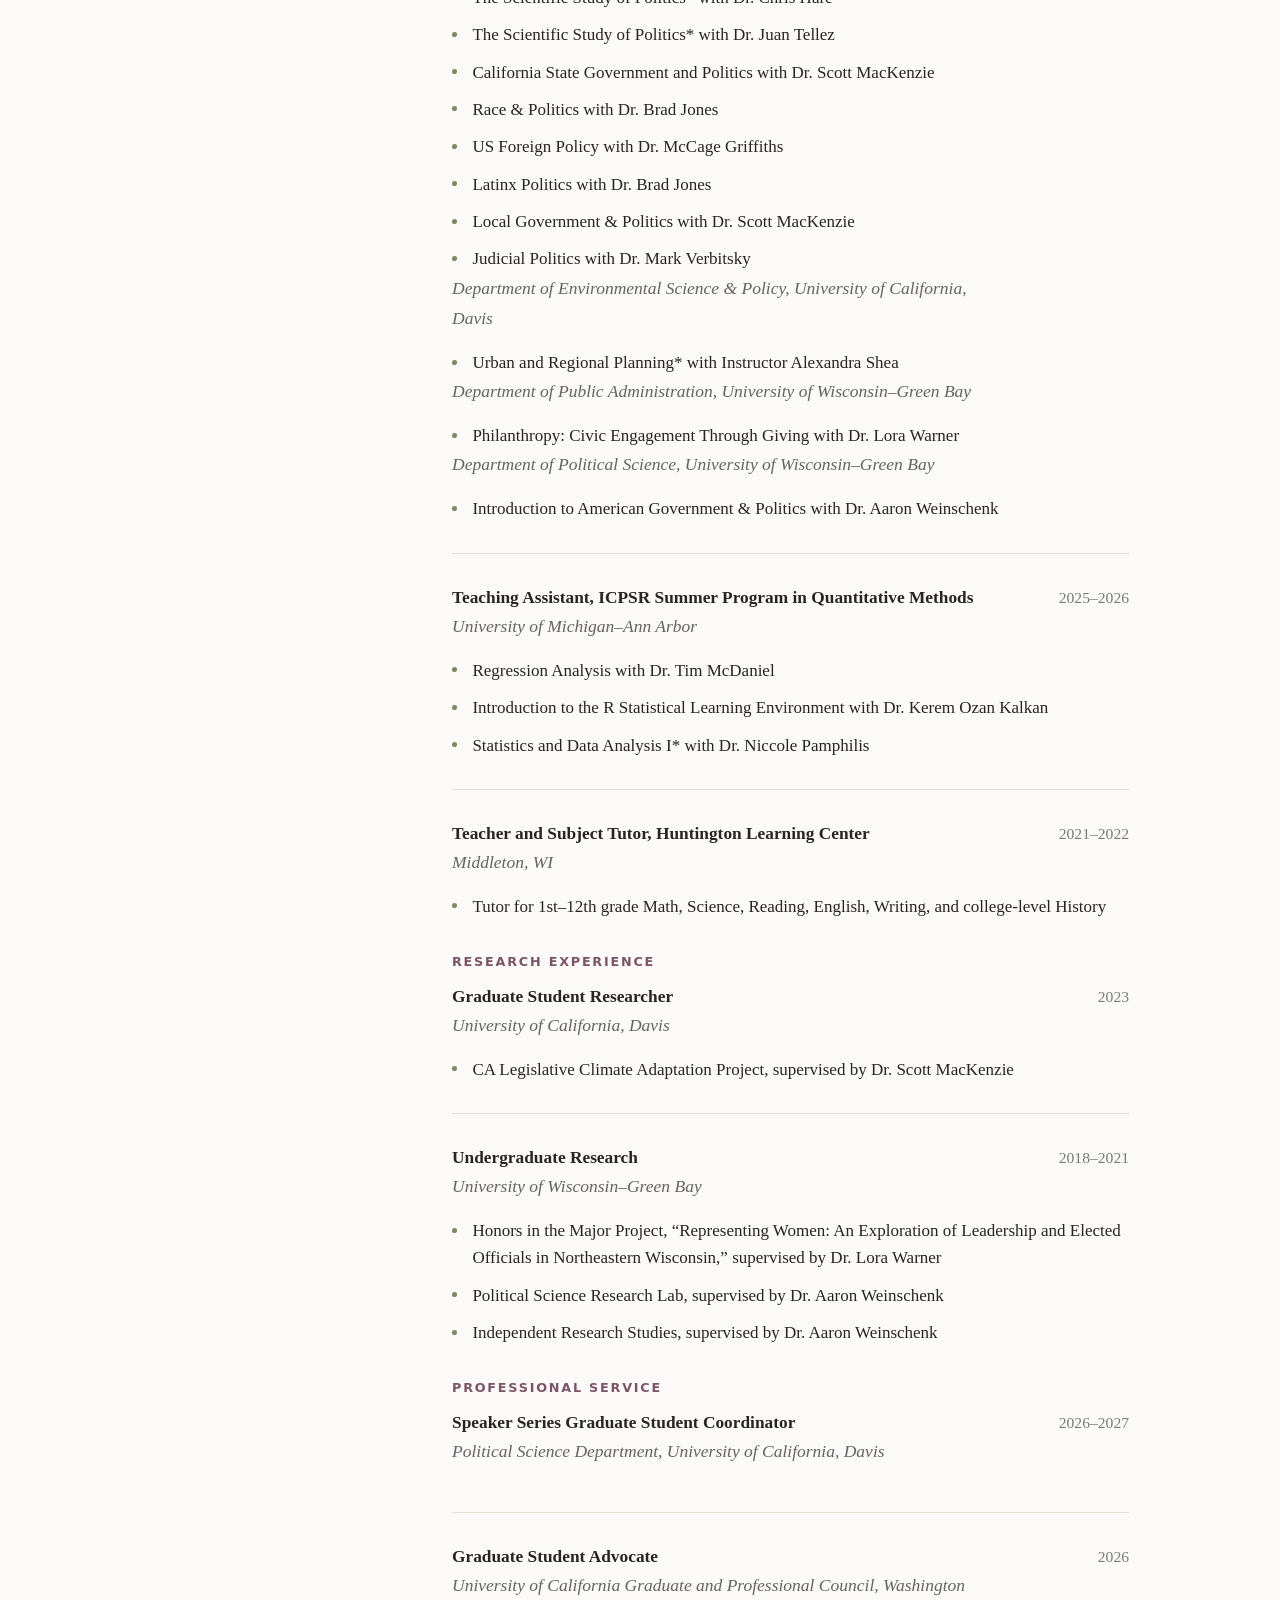
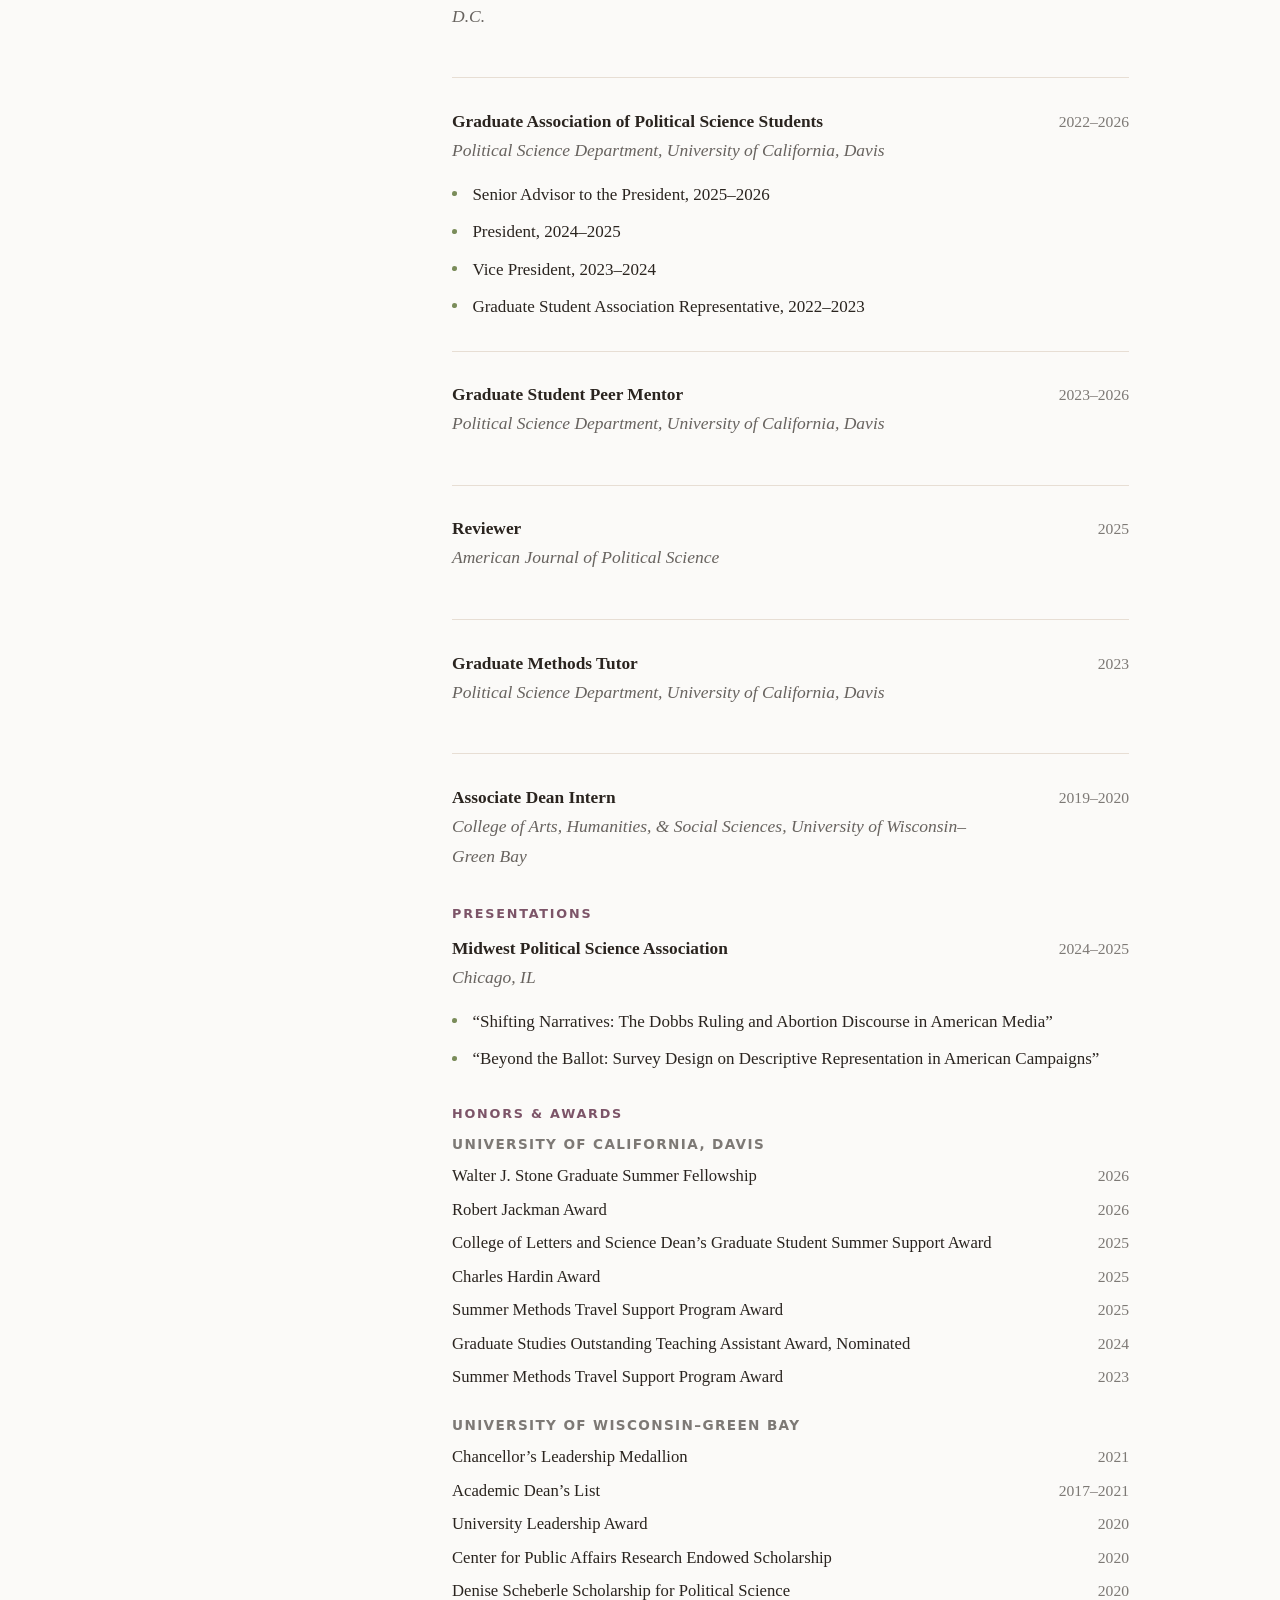
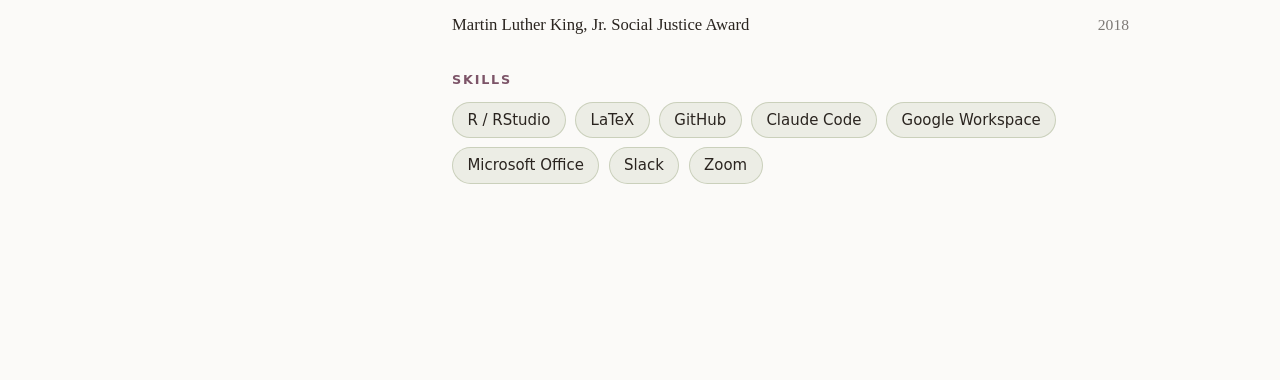
==== commit 0efd0b91: "Built site for gh-pages" ====
--- a/cv.html
+++ b/cv.html
@@ -151,7 +151,8 @@
         <h3 class="anchored">Substantive</h3>
         <div class="site-pills">
           <span>American Political Behavior</span>
-          <span>Gender, Race &amp; Ethnic Politics</span>
+          <span>Gender Politics</span>
+          <span>Race &amp; Ethnic Politics</span>
           <span>Identity &amp; Representation</span>
           <span>Media &amp; Political Communication</span>
         </div>
@@ -160,10 +161,9 @@
         <h3 class="anchored">Methodological</h3>
         <div class="site-pills">
           <span>Computational Social Science</span>
+          <span>Natural Language Processing</span>
           <span>Machine Learning</span>
-          <span>Natural Language Processing</span>
           <span>Text Analysis &amp; Classification</span>
-          <span>Causal Inference</span>
         </div>
       </div>
     </div>
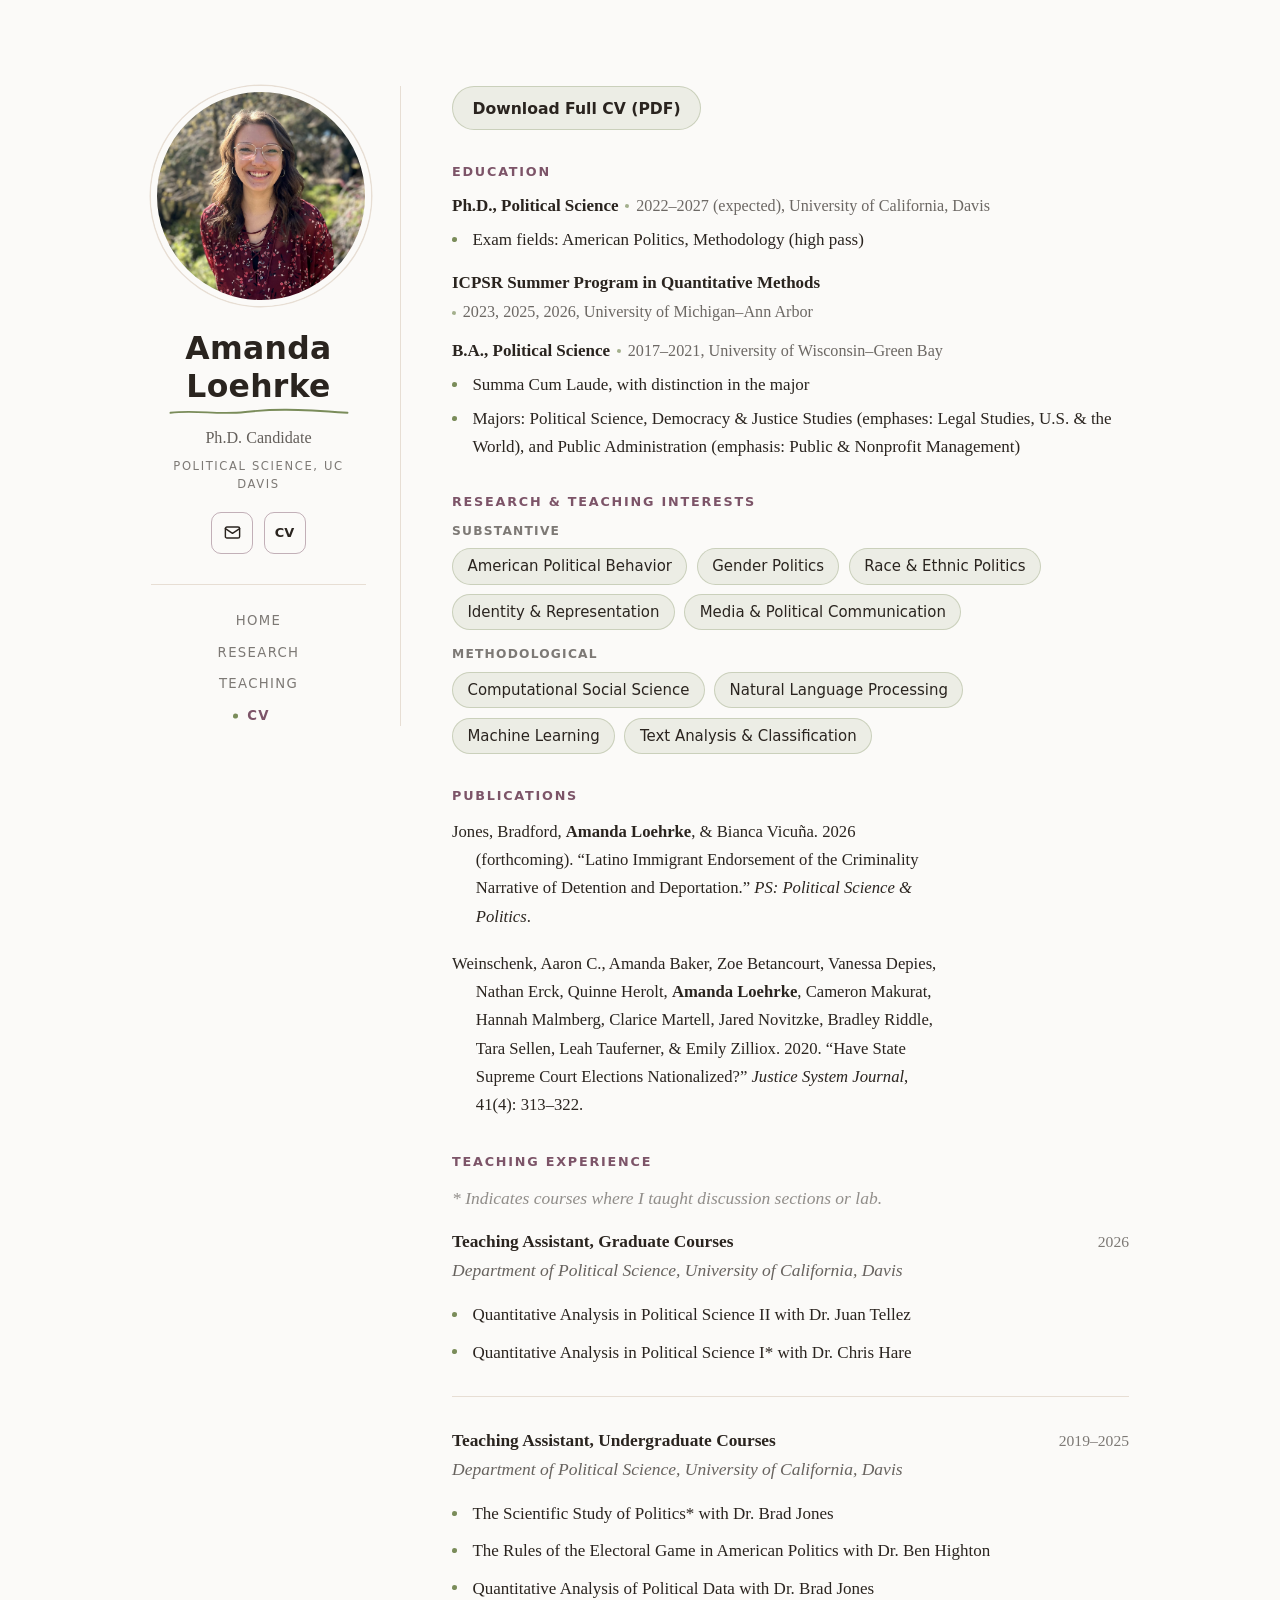
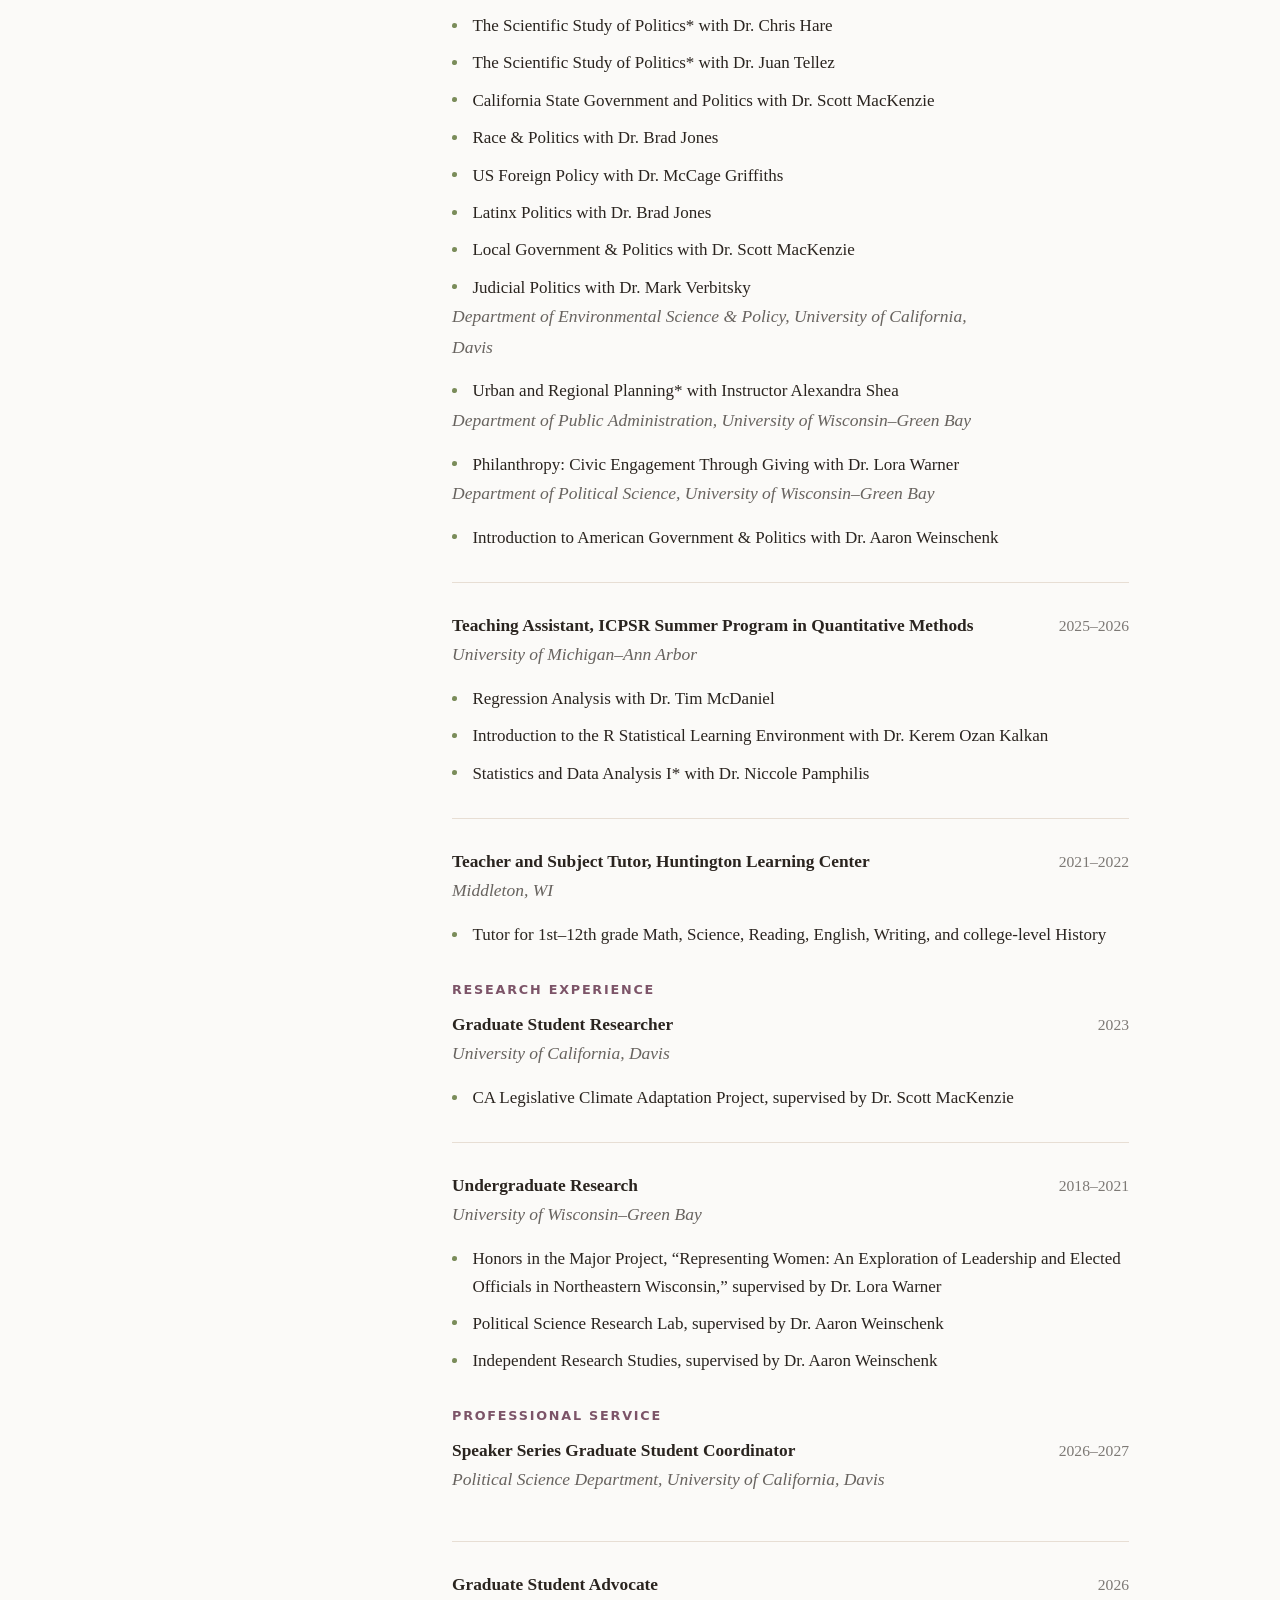
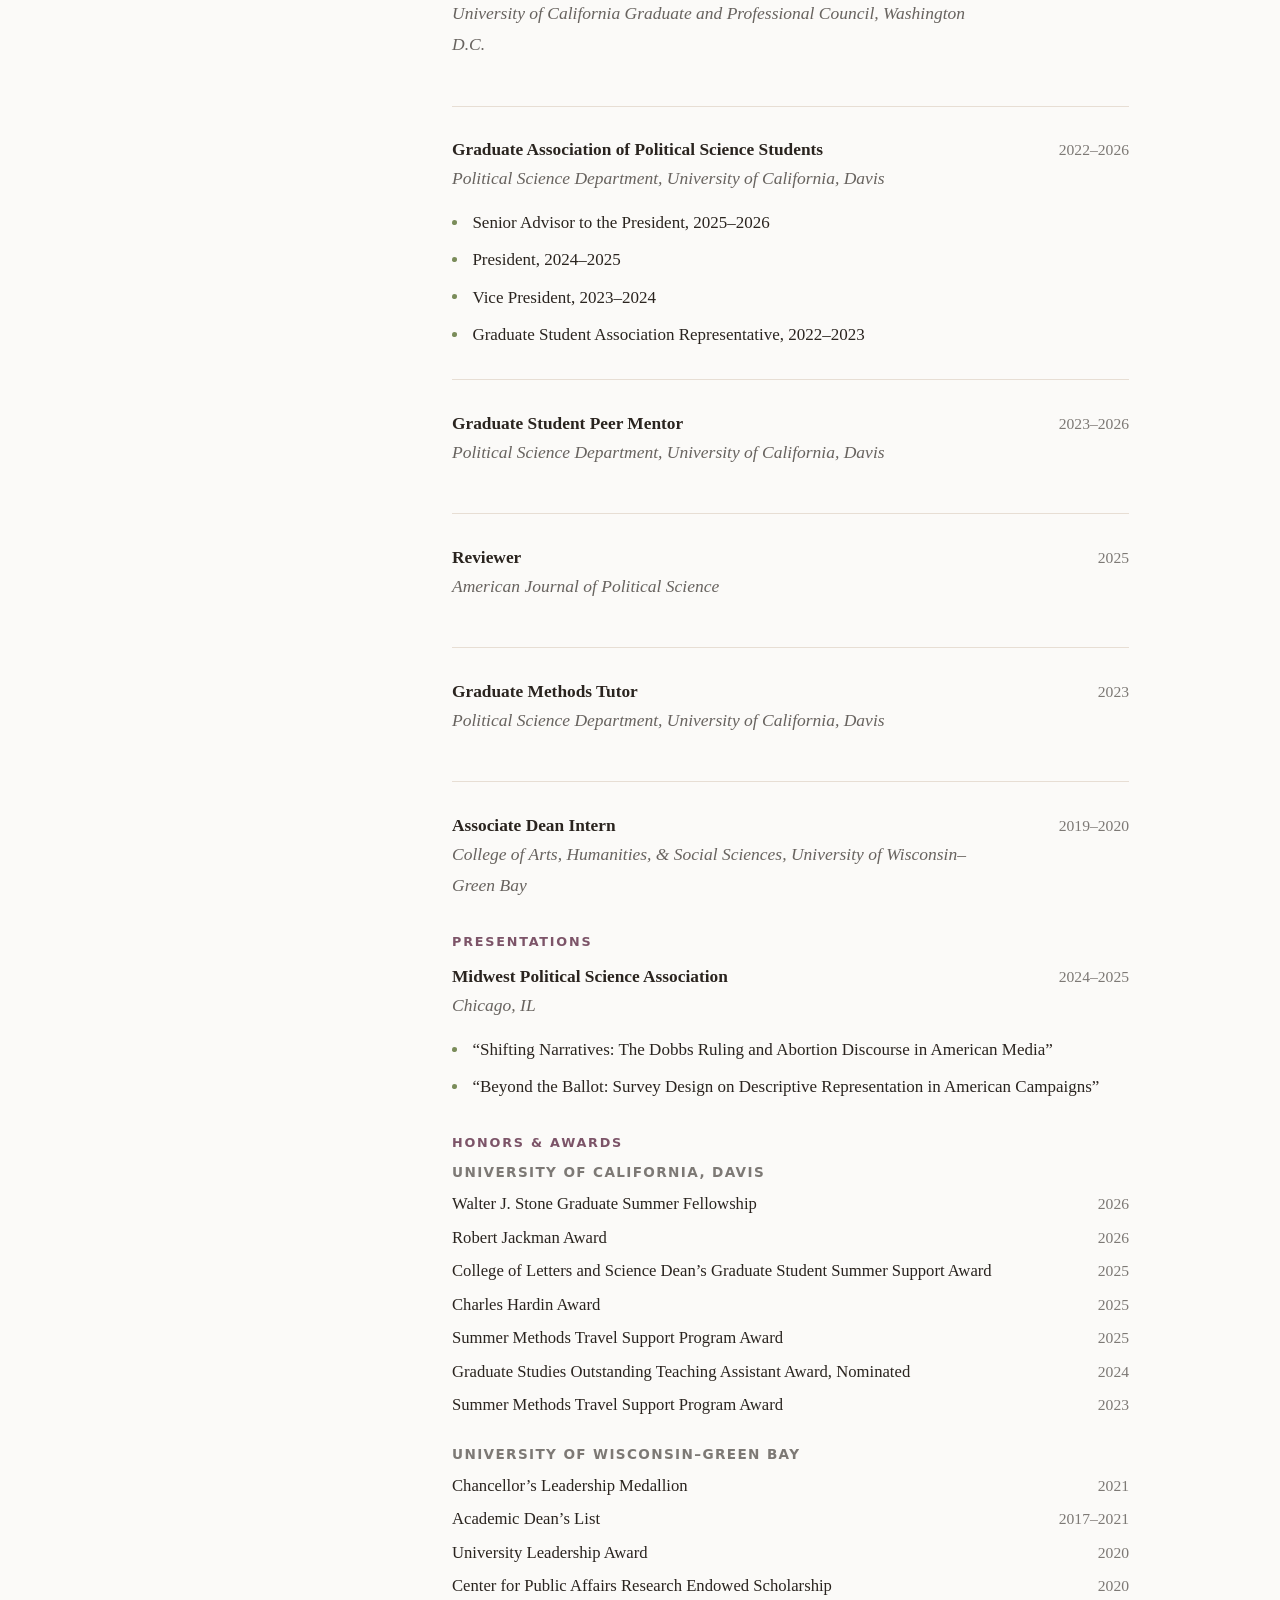
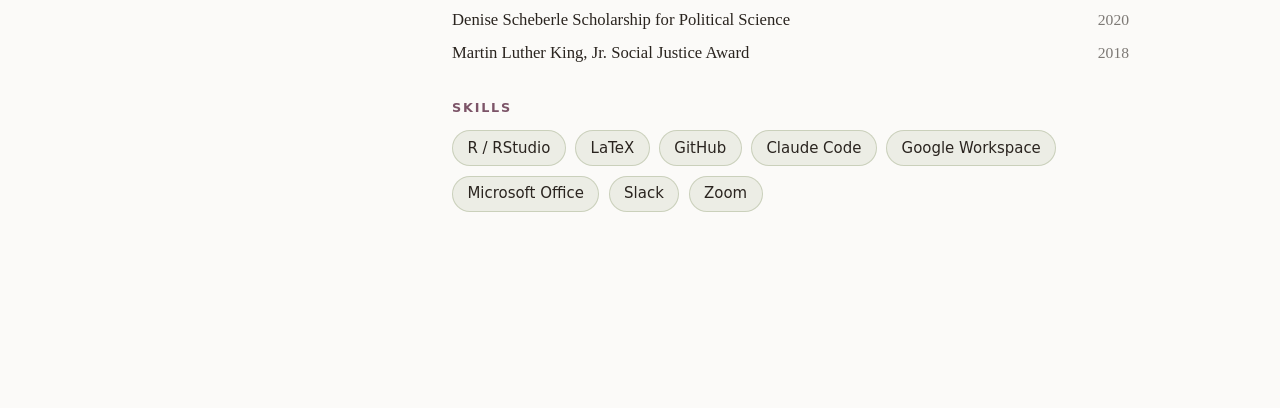
==== commit 184bb223: "Built site for gh-pages" ====
--- a/cv.html
+++ b/cv.html
@@ -172,10 +172,10 @@
       <h2 class="anchored">Publications</h2>
       <div class="site-pub-list">
         <div class="site-pub">
-          <p>Jones, Bradford, Amanda Loehrke, &amp; Bianca Vicuña. 2026 (forthcoming). “Latino Immigrant Endorsement of the Criminality Narrative of Detention and Deportation.” <em>PS: Political Science &amp; Politics</em>.</p>
+          <p>Jones, Bradford, <strong>Amanda Loehrke</strong>, &amp; Bianca Vicuña. 2026 (forthcoming). “Latino Immigrant Endorsement of the Criminality Narrative of Detention and Deportation.” <em>PS: Political Science &amp; Politics</em>.</p>
         </div>
         <div class="site-pub">
-          <p>Weinschenk, Aaron C., Amanda Baker, Zoe Betancourt, Vanessa Depies, Nathan Erck, Quinne Herolt, Amanda Loehrke, Cameron Makurat, Hannah Malmberg, Clarice Martell, Jared Novitzke, Bradley Riddle, Tara Sellen, Leah Tauferner, &amp; Emily Zilliox. 2020. “Have State Supreme Court Elections Nationalized?” <em>Justice System Journal</em>, 41(4): 313–322.</p>
+          <p>Weinschenk, Aaron C., Amanda Baker, Zoe Betancourt, Vanessa Depies, Nathan Erck, Quinne Herolt, <strong>Amanda Loehrke</strong>, Cameron Makurat, Hannah Malmberg, Clarice Martell, Jared Novitzke, Bradley Riddle, Tara Sellen, Leah Tauferner, &amp; Emily Zilliox. 2020. “Have State Supreme Court Elections Nationalized?” <em>Justice System Journal</em>, 41(4): 313–322.</p>
         </div>
       </div>
     </div>
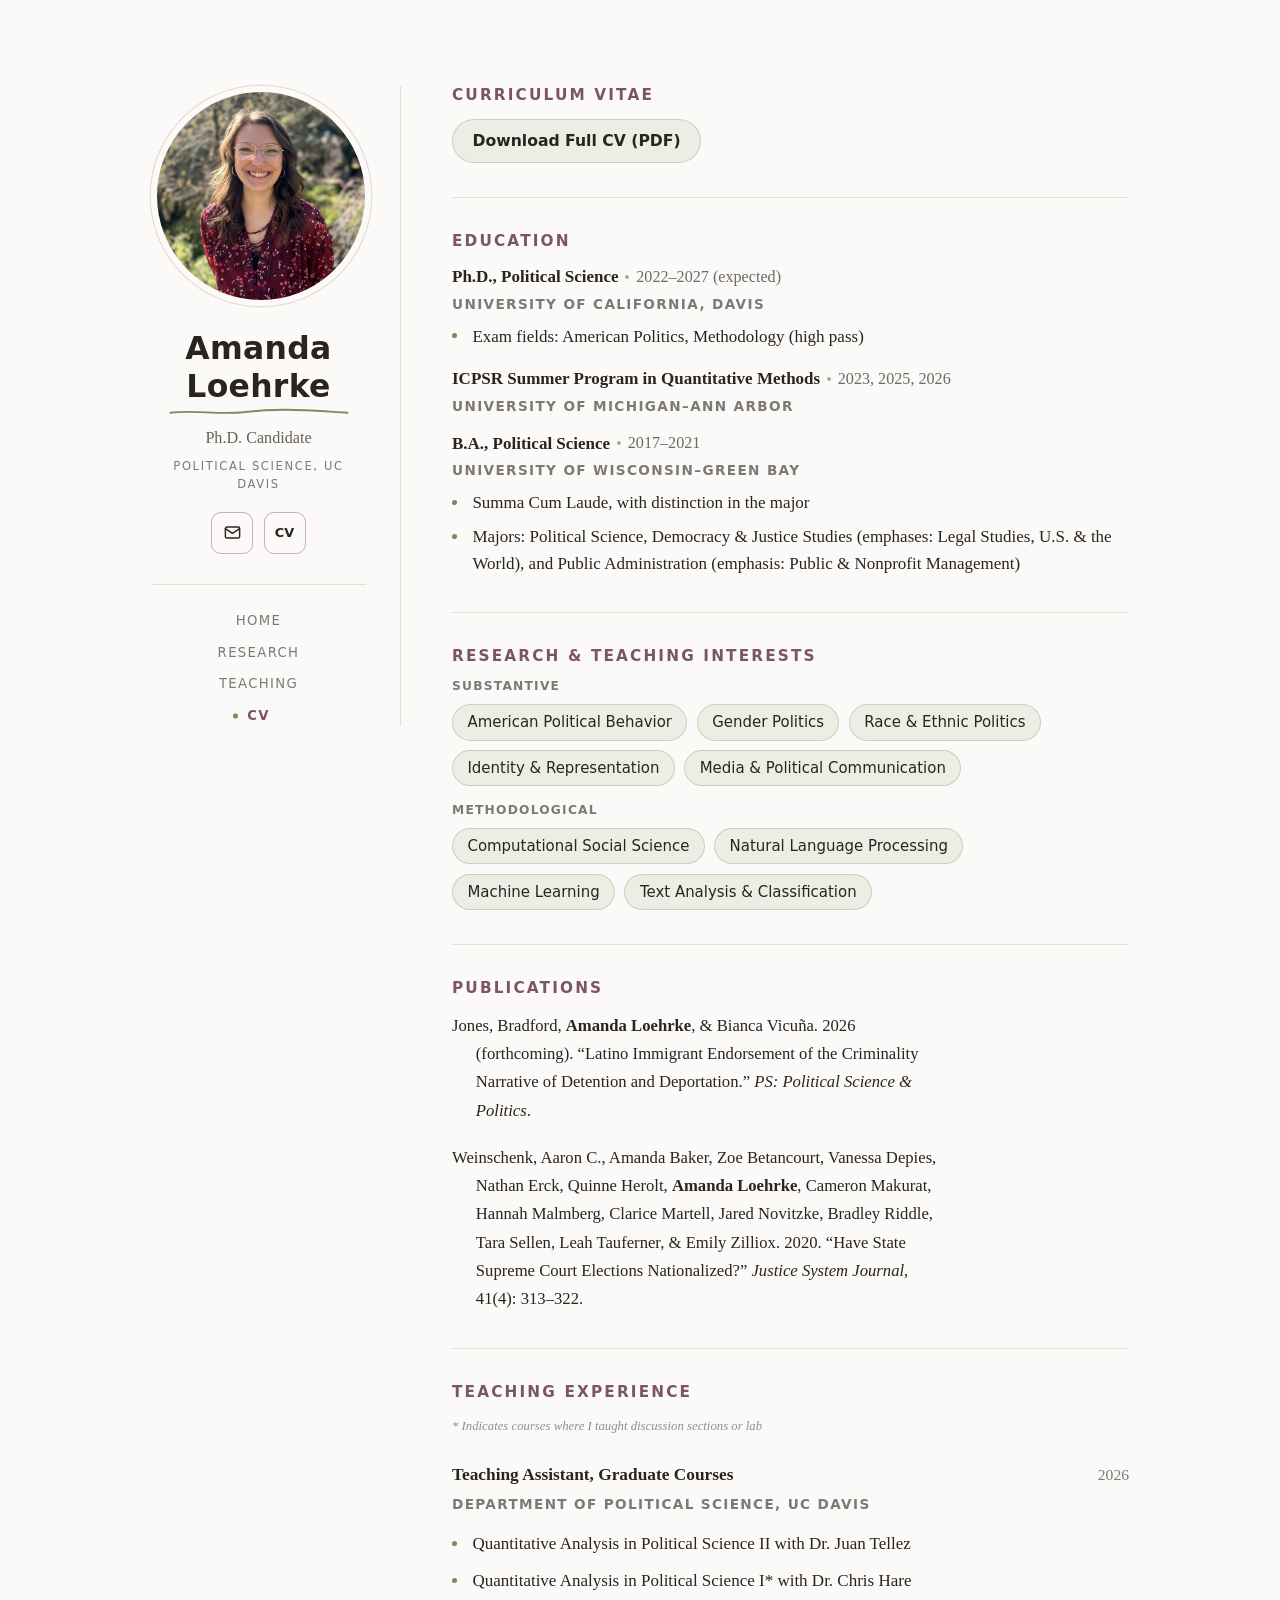
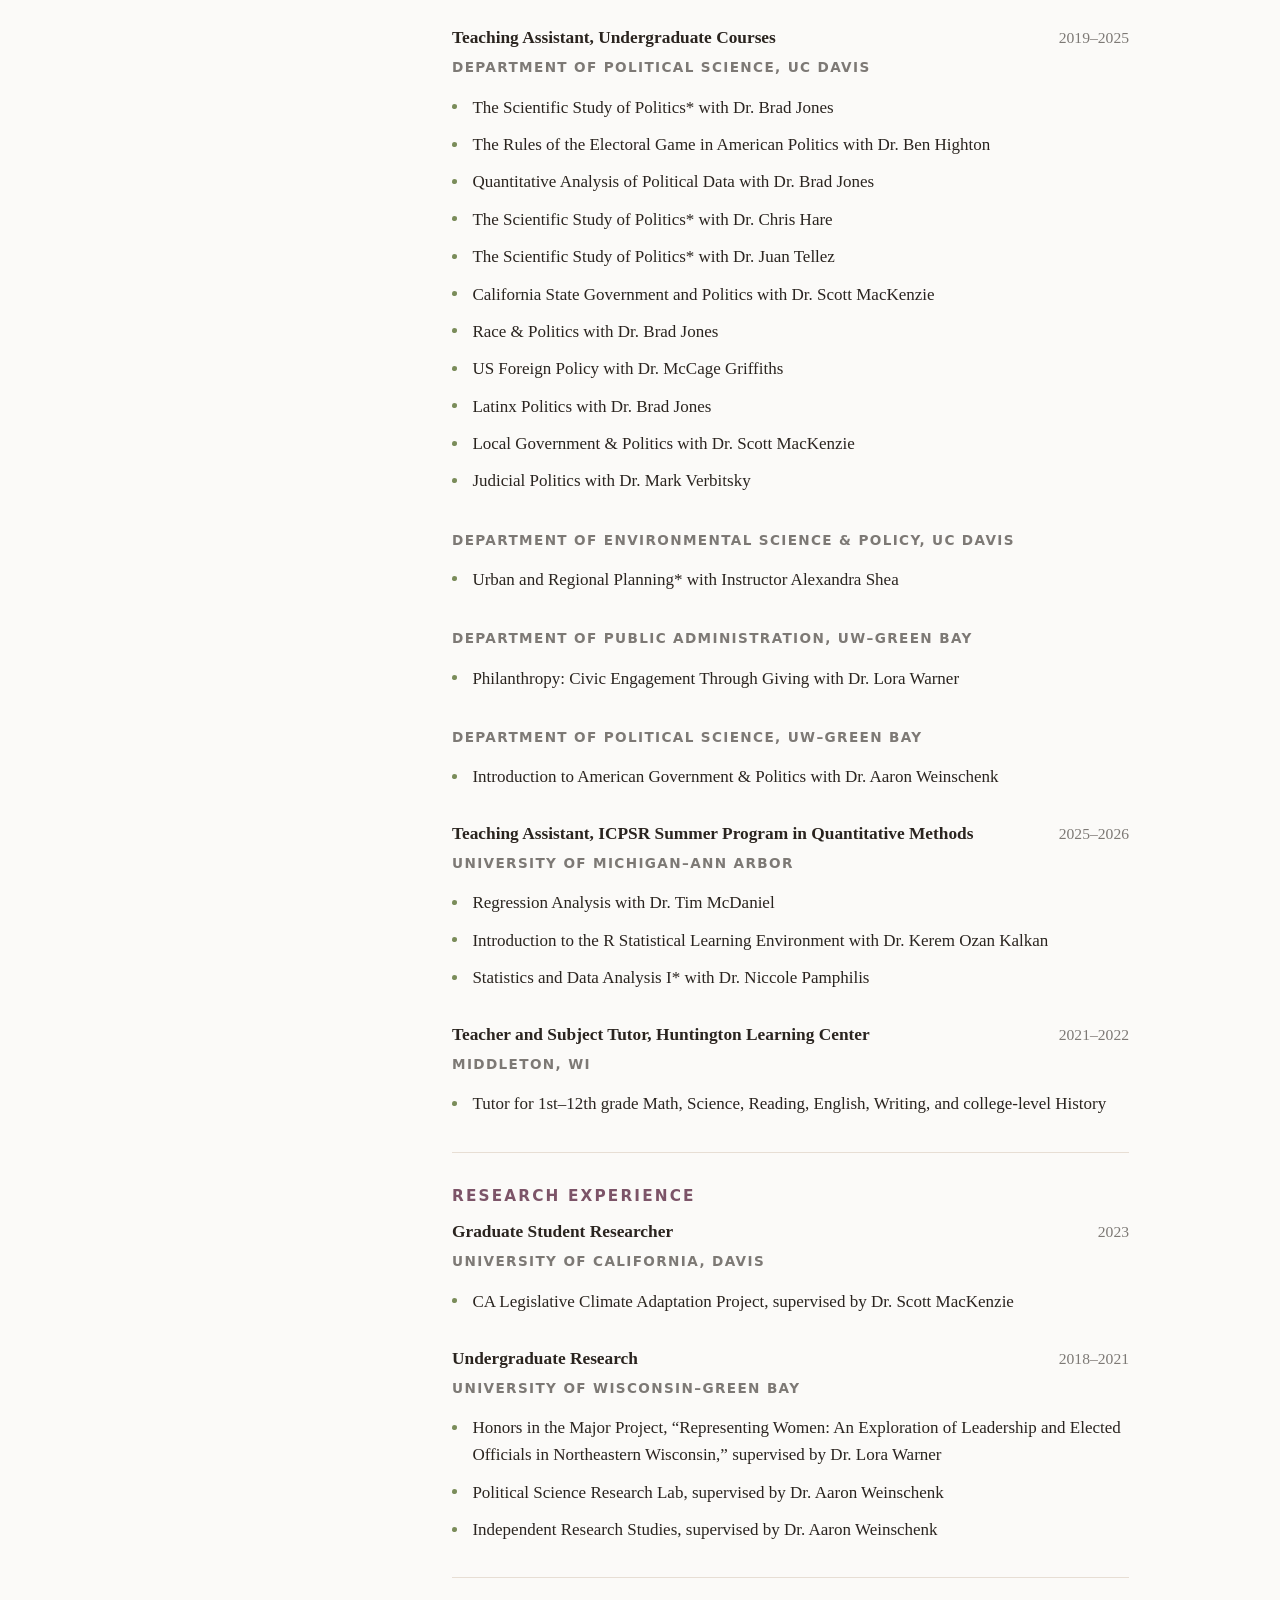
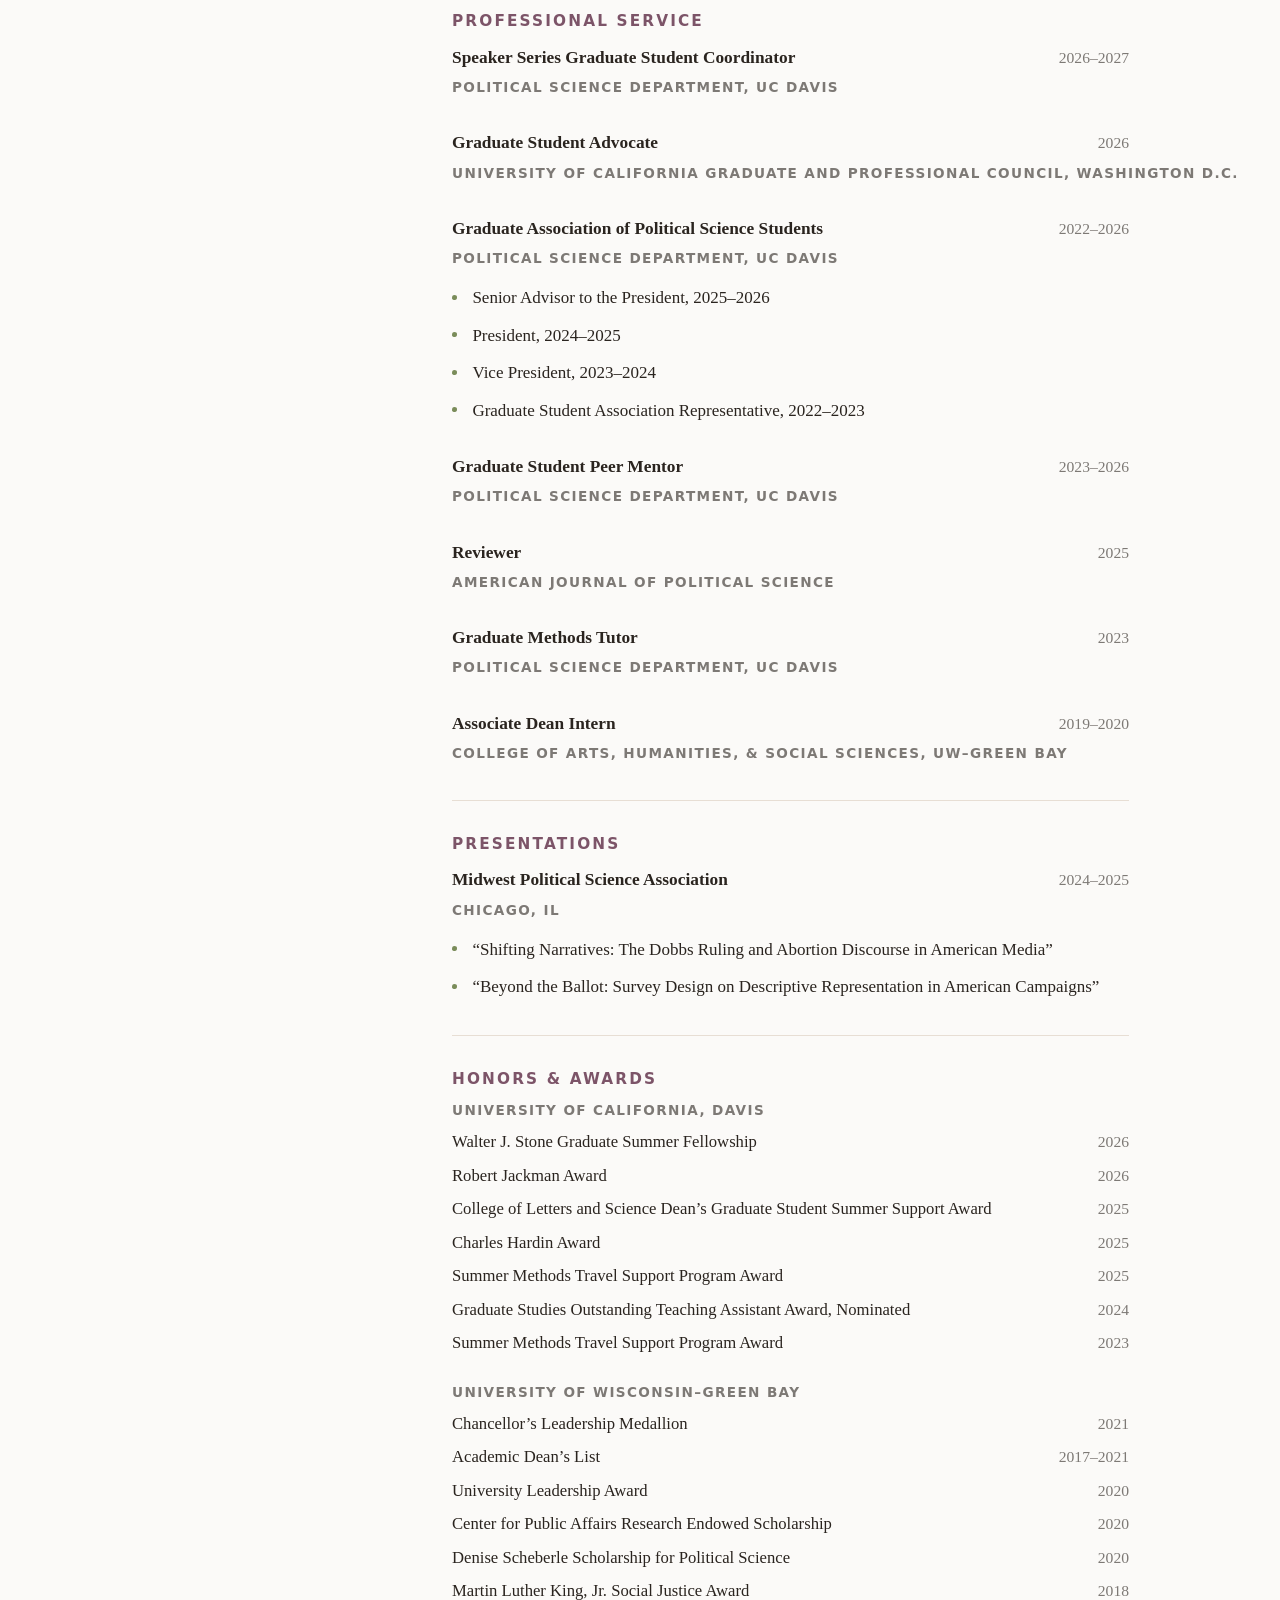
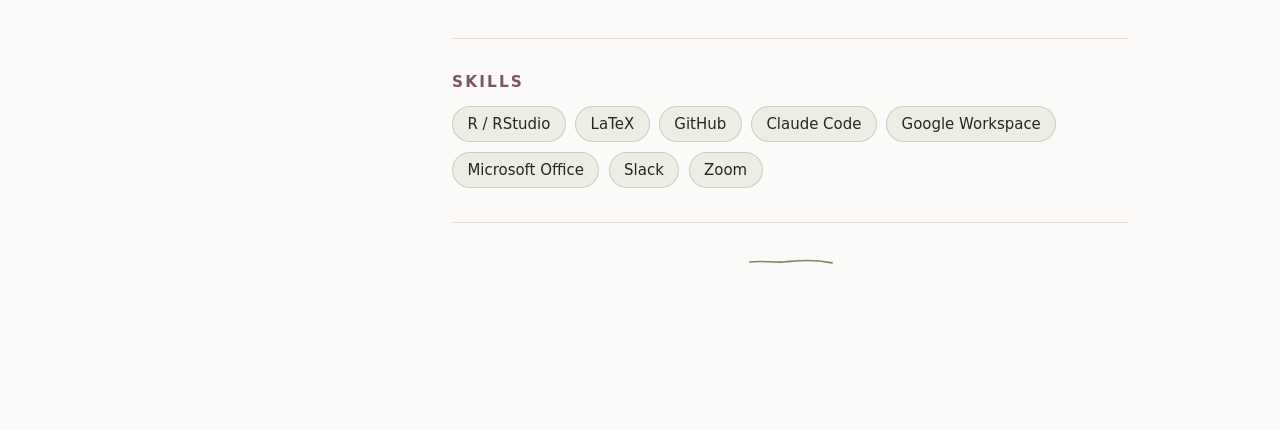
==== commit 4292f31d: "Built site for gh-pages" ====
--- a/cv.html
+++ b/cv.html
@@ -38,7 +38,7 @@
 <link href="site_libs/quarto-html/quarto-syntax-highlighting-9de9f6925d305bcf5b7eb9351f368d06.css" rel="stylesheet" id="quarto-text-highlighting-styles">
 <script src="site_libs/bootstrap/bootstrap.min.js"></script>
 <link href="site_libs/bootstrap/bootstrap-icons.css" rel="stylesheet">
-<link href="site_libs/bootstrap/bootstrap-4a9bcdfee4845f6f1d99c9fcb61d203b.min.css" rel="stylesheet" append-hash="true" id="quarto-bootstrap" data-mode="light">
+<link href="site_libs/bootstrap/bootstrap-7e4ac12eedce41a67f03586d84cdcbf7.min.css" rel="stylesheet" append-hash="true" id="quarto-bootstrap" data-mode="light">
 <script id="quarto-search-options" type="application/json">{
   "language": {
     "search-no-results-text": "No results",
@@ -124,20 +124,30 @@
 
   <div class="site-main">
     <div class="site-section">
+      <h2 class="anchored">Curriculum Vitae</h2>
       <a class="site-pill-link" href="AL-CV-2026.pdf" target="_blank" rel="noopener">Download Full CV (PDF)</a>
     </div>
 
     <div class="site-section">
       <h2 class="anchored">Education</h2>
       <div class="site-edu">
-        <div class="site-edu-item"><span class="site-degree">Ph.D., Political Science</span><span class="site-where">2022–2027 (expected), University of California, Davis</span></div>
+        <div class="site-edu-entry">
+          <div class="site-edu-item"><span class="site-degree">Ph.D., Political Science</span><span class="site-edu-year">2022–2027 (expected)</span></div>
+          <div class="site-edu-univ">University of California, Davis</div>
+        </div>
       </div>
       <ul class="site-list site-list-tight">
         <li>Exam fields: American Politics, Methodology (high pass)</li>
       </ul>
       <div class="site-edu" style="margin-top:1rem;">
-        <div class="site-edu-item"><span class="site-degree">ICPSR Summer Program in Quantitative Methods</span><span class="site-where">2023, 2025, 2026, University of Michigan–Ann Arbor</span></div>
-        <div class="site-edu-item"><span class="site-degree">B.A., Political Science</span><span class="site-where">2017–2021, University of Wisconsin–Green Bay</span></div>
+        <div class="site-edu-entry">
+          <div class="site-edu-item"><span class="site-degree">ICPSR Summer Program in Quantitative Methods</span><span class="site-edu-year">2023, 2025, 2026</span></div>
+          <div class="site-edu-univ">University of Michigan–Ann Arbor</div>
+        </div>
+        <div class="site-edu-entry">
+          <div class="site-edu-item"><span class="site-degree">B.A., Political Science</span><span class="site-edu-year">2017–2021</span></div>
+          <div class="site-edu-univ">University of Wisconsin–Green Bay</div>
+        </div>
       </div>
       <ul class="site-list site-list-tight">
         <li>Summa Cum Laude, with distinction in the major</li>
@@ -182,14 +192,14 @@
 
     <div class="site-section">
       <h2 class="anchored">Teaching Experience</h2>
-      <p class="site-note site-note-sm">* Indicates courses where I taught discussion sections or lab.</p>
+      <p class="site-note site-note-sm">* Indicates courses where I taught discussion sections or lab</p>
 
       <div class="site-teach-block">
         <div class="site-teach-head">
           <span class="site-teach-role">Teaching Assistant, Graduate Courses</span>
           <span class="site-teach-year">2026</span>
         </div>
-        <p class="site-teach-where">Department of Political Science, University of California, Davis</p>
+        <p class="site-teach-where">Department of Political Science, UC&nbsp;Davis</p>
         <ul class="site-list">
           <li>Quantitative Analysis in Political Science II with Dr. Juan Tellez</li>
           <li>Quantitative Analysis in Political Science I* with Dr. Chris Hare</li>
@@ -201,7 +211,7 @@
           <span class="site-teach-role">Teaching Assistant, Undergraduate Courses</span>
           <span class="site-teach-year">2019–2025</span>
         </div>
-        <p class="site-teach-where">Department of Political Science, University of California, Davis</p>
+        <p class="site-teach-where">Department of Political Science, UC&nbsp;Davis</p>
         <ul class="site-list">
           <li>The Scientific Study of Politics* with Dr. Brad Jones</li>
           <li>The Rules of the Electoral Game in American Politics with Dr. Ben Highton</li>
@@ -215,15 +225,15 @@
           <li>Local Government &amp; Politics with Dr. Scott MacKenzie</li>
           <li>Judicial Politics with Dr. Mark Verbitsky</li>
         </ul>
-        <p class="site-teach-where site-teach-where-sub">Department of Environmental Science &amp; Policy, University of California, Davis</p>
+        <p class="site-teach-where site-teach-where-sub">Department of Environmental Science &amp; Policy, UC&nbsp;Davis</p>
         <ul class="site-list">
           <li>Urban and Regional Planning* with Instructor Alexandra Shea</li>
         </ul>
-        <p class="site-teach-where site-teach-where-sub">Department of Public Administration, University of Wisconsin–Green Bay</p>
+        <p class="site-teach-where site-teach-where-sub">Department of Public Administration, UW–Green&nbsp;Bay</p>
         <ul class="site-list">
           <li>Philanthropy: Civic Engagement Through Giving with Dr. Lora Warner</li>
         </ul>
-        <p class="site-teach-where site-teach-where-sub">Department of Political Science, University of Wisconsin–Green Bay</p>
+        <p class="site-teach-where site-teach-where-sub">Department of Political Science, UW–Green&nbsp;Bay</p>
         <ul class="site-list">
           <li>Introduction to American Government &amp; Politics with Dr. Aaron Weinschenk</li>
         </ul>
@@ -290,7 +300,7 @@
           <span class="site-teach-role">Speaker Series Graduate Student Coordinator</span>
           <span class="site-teach-year">2026–2027</span>
         </div>
-        <p class="site-teach-where">Political Science Department, University of California, Davis</p>
+        <p class="site-teach-where">Political Science Department, UC&nbsp;Davis</p>
       </div>
 
       <div class="site-teach-block">
@@ -306,7 +316,7 @@
           <span class="site-teach-role">Graduate Association of Political Science Students</span>
           <span class="site-teach-year">2022–2026</span>
         </div>
-        <p class="site-teach-where">Political Science Department, University of California, Davis</p>
+        <p class="site-teach-where">Political Science Department, UC&nbsp;Davis</p>
         <ul class="site-list">
           <li>Senior Advisor to the President, 2025–2026</li>
           <li>President, 2024–2025</li>
@@ -320,7 +330,7 @@
           <span class="site-teach-role">Graduate Student Peer Mentor</span>
           <span class="site-teach-year">2023–2026</span>
         </div>
-        <p class="site-teach-where">Political Science Department, University of California, Davis</p>
+        <p class="site-teach-where">Political Science Department, UC&nbsp;Davis</p>
       </div>
 
       <div class="site-teach-block">
@@ -336,7 +346,7 @@
           <span class="site-teach-role">Graduate Methods Tutor</span>
           <span class="site-teach-year">2023</span>
         </div>
-        <p class="site-teach-where">Political Science Department, University of California, Davis</p>
+        <p class="site-teach-where">Political Science Department, UC&nbsp;Davis</p>
       </div>
 
       <div class="site-teach-block">
@@ -344,7 +354,7 @@
           <span class="site-teach-role">Associate Dean Intern</span>
           <span class="site-teach-year">2019–2020</span>
         </div>
-        <p class="site-teach-where">College of Arts, Humanities, &amp; Social Sciences, University of Wisconsin–Green Bay</p>
+        <p class="site-teach-where">College of Arts, Humanities, &amp; Social Sciences, UW–Green&nbsp;Bay</p>
       </div>
     </div>
 
@@ -403,6 +413,11 @@
         <span>Zoom</span>
       </div>
     </div>
+
+    <div class="site-end-divider"></div>
+    <svg class="site-end-mark" viewbox="0 0 90 12" preserveaspectratio="none" aria-hidden="true">
+      <path d="M4 6 C 16 4, 26 7, 38 6 S 62 2, 86 7" fill="none" stroke-width="2" stroke-linecap="round"></path>
+    </svg>
   </div>
 </div>
 
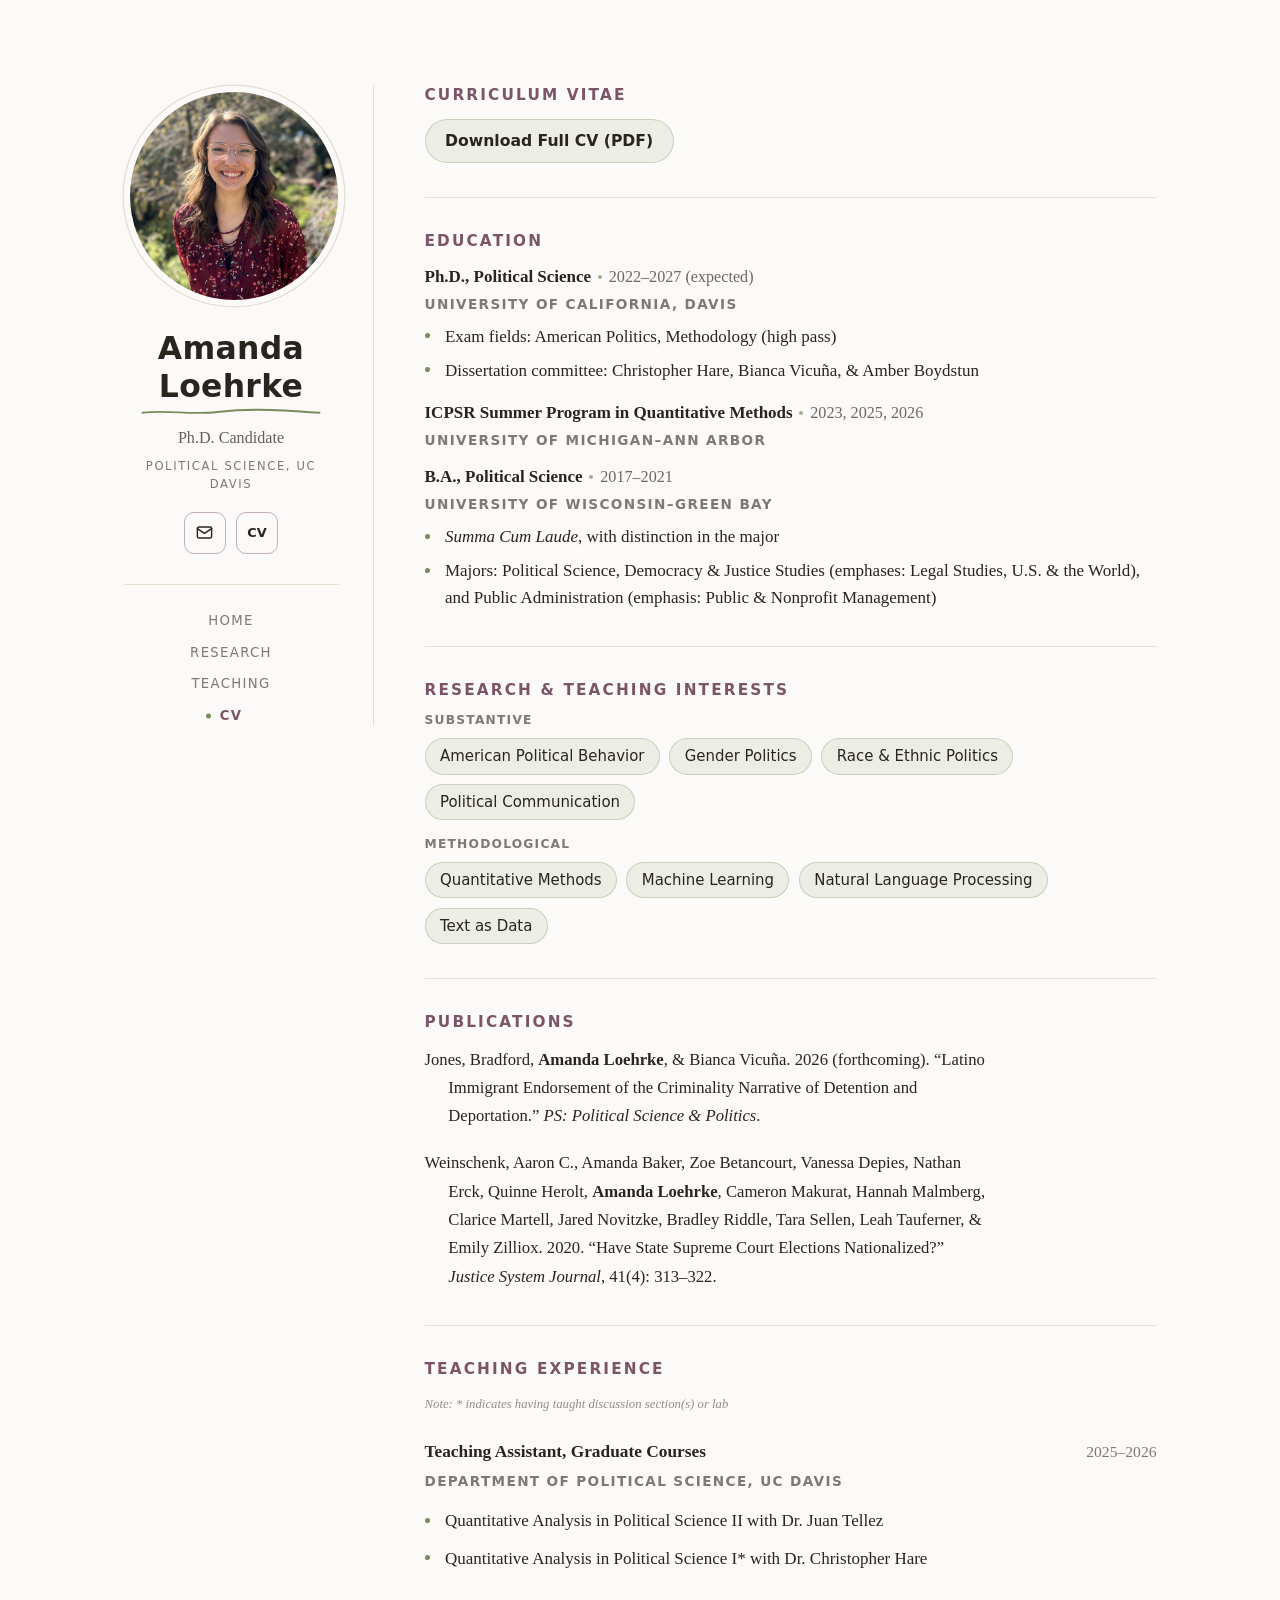
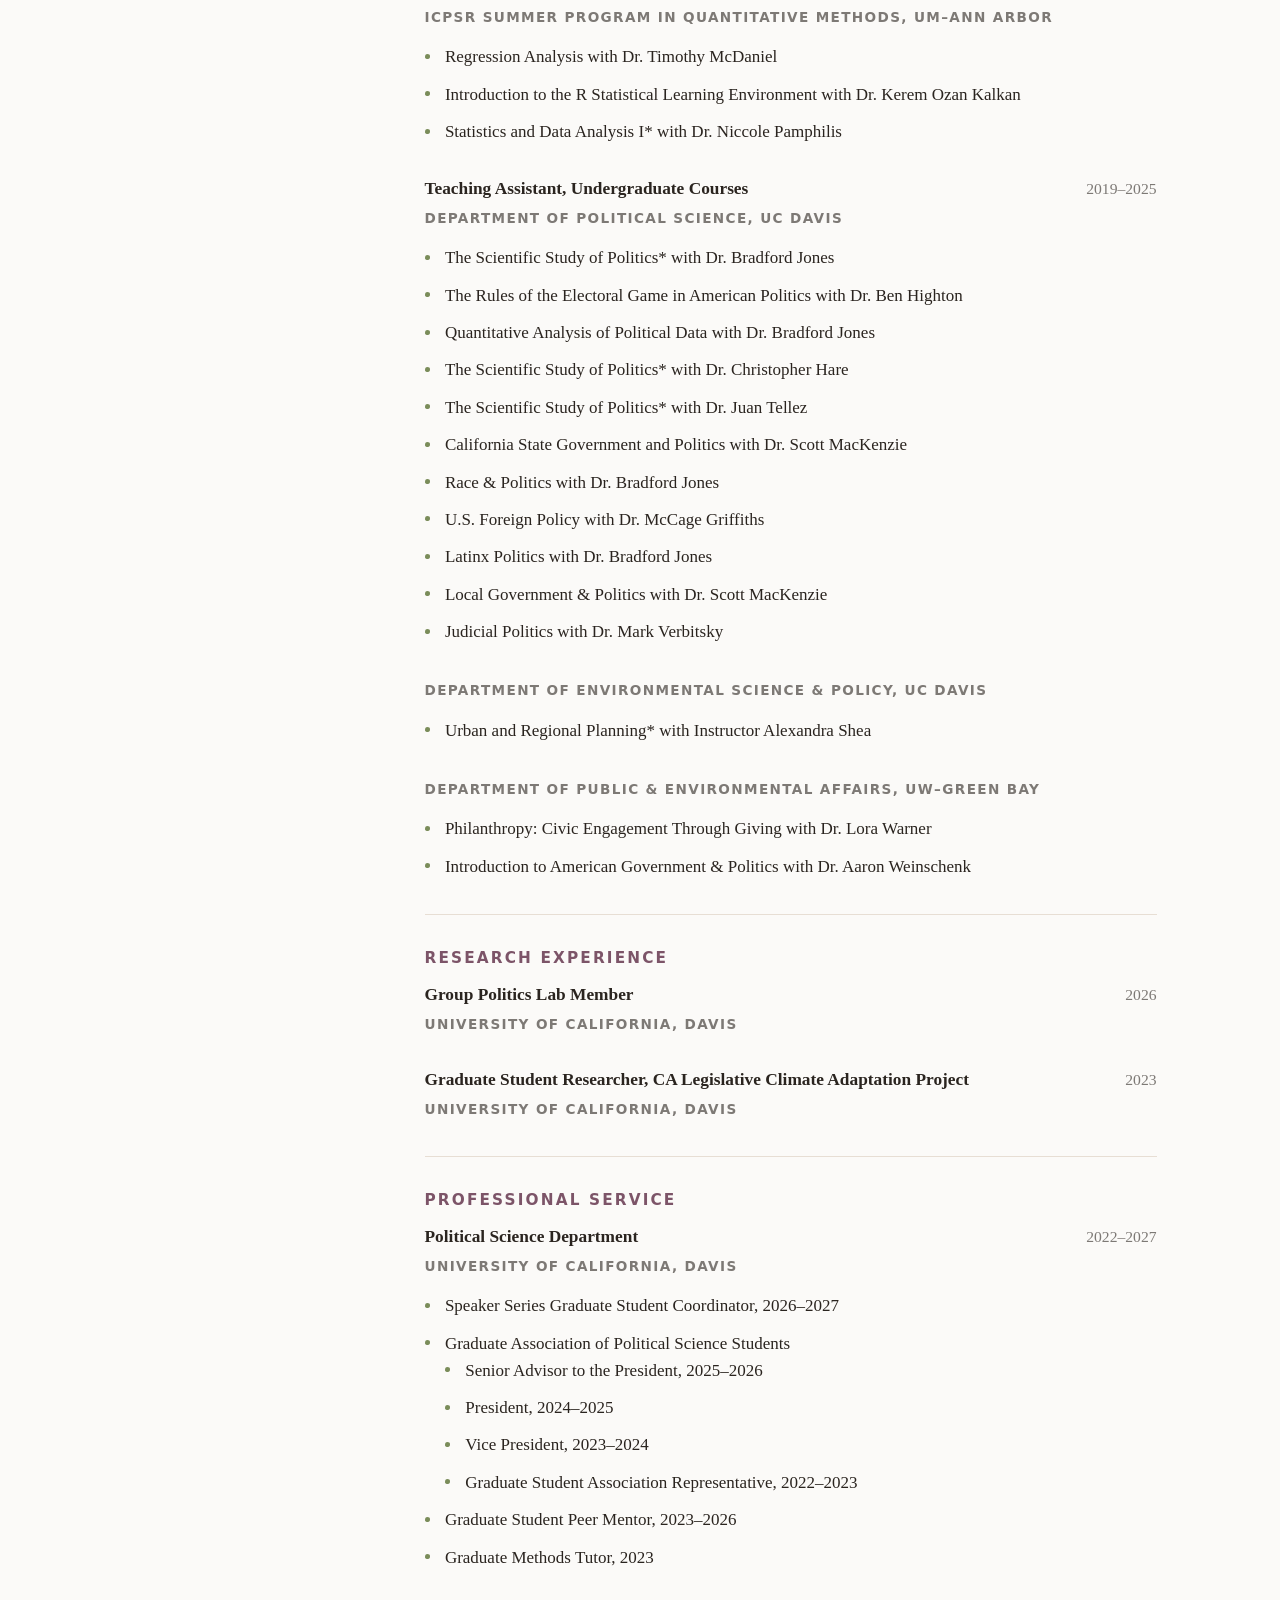
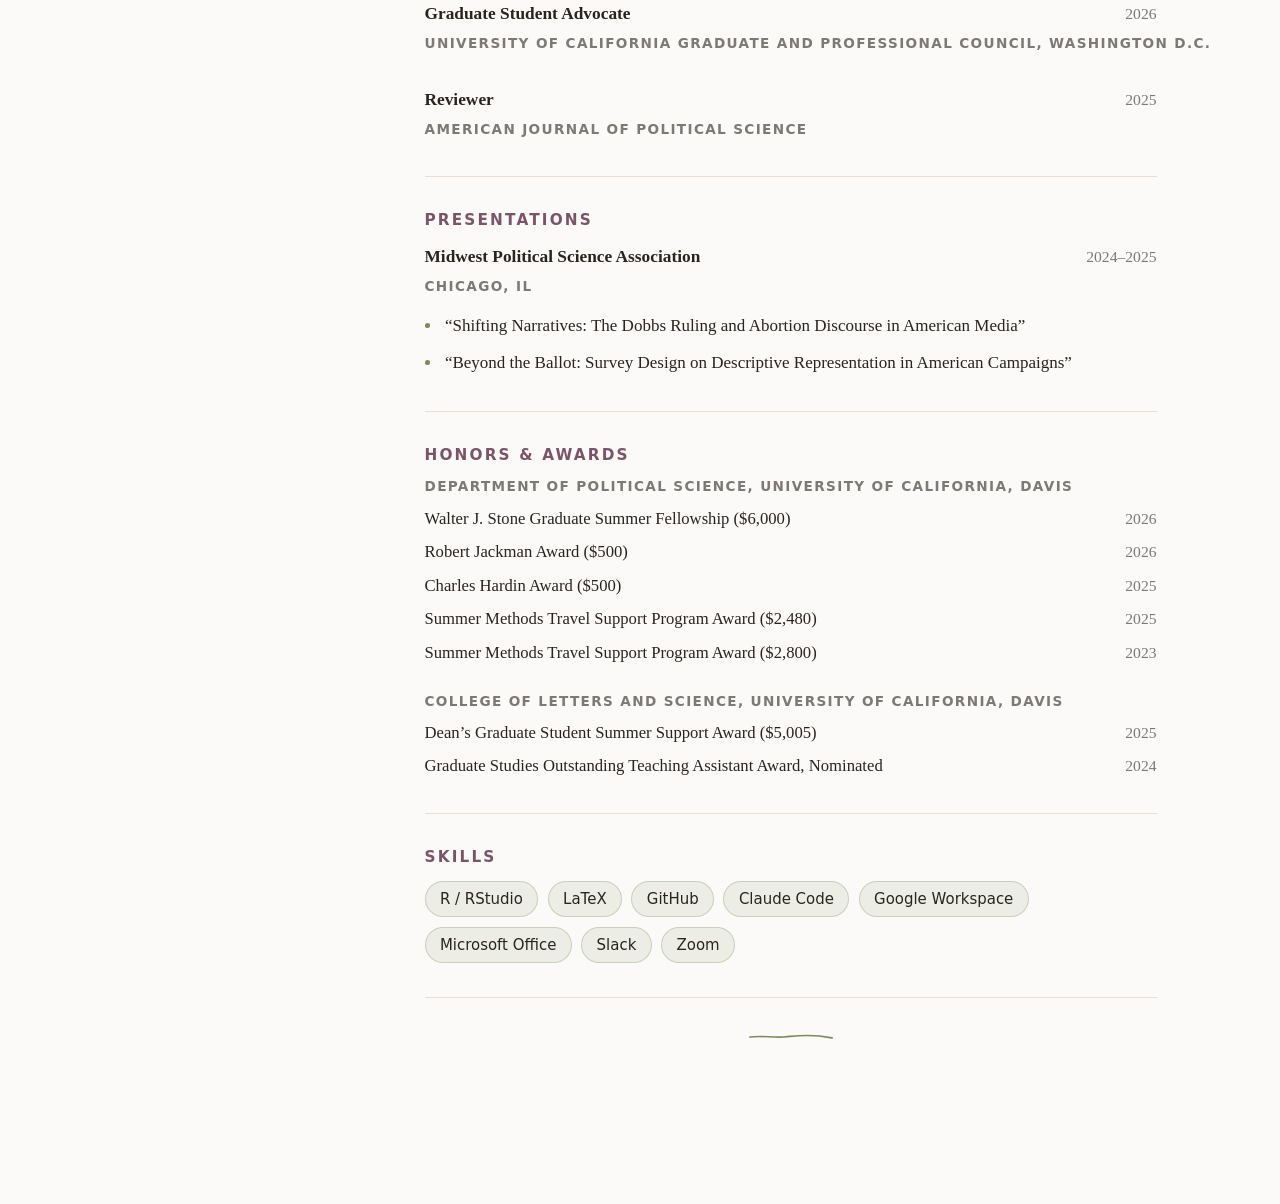
==== commit 989d986c: "Built site for gh-pages" ====
--- a/cv.html
+++ b/cv.html
@@ -38,7 +38,7 @@
 <link href="site_libs/quarto-html/quarto-syntax-highlighting-9de9f6925d305bcf5b7eb9351f368d06.css" rel="stylesheet" id="quarto-text-highlighting-styles">
 <script src="site_libs/bootstrap/bootstrap.min.js"></script>
 <link href="site_libs/bootstrap/bootstrap-icons.css" rel="stylesheet">
-<link href="site_libs/bootstrap/bootstrap-7e4ac12eedce41a67f03586d84cdcbf7.min.css" rel="stylesheet" append-hash="true" id="quarto-bootstrap" data-mode="light">
+<link href="site_libs/bootstrap/bootstrap-a8c58be61b76349ba6f99b39096cc642.min.css" rel="stylesheet" append-hash="true" id="quarto-bootstrap" data-mode="light">
 <script id="quarto-search-options" type="application/json">{
   "language": {
     "search-no-results-text": "No results",
@@ -110,7 +110,7 @@
             <path d="M3 7l9 6 9-6"></path>
           </svg>
         </a>
-        <a href="AL-CV-2026.pdf" target="_blank" rel="noopener" aria-label="Curriculum Vitae" title="Download CV">CV</a>
+        <a href="AL_CV_summer_2026.pdf" target="_blank" rel="noopener" aria-label="Curriculum Vitae" title="Download CV">CV</a>
       </div>
 
       <nav class="site-nav">
@@ -125,7 +125,7 @@
   <div class="site-main">
     <div class="site-section">
       <h2 class="anchored">Curriculum Vitae</h2>
-      <a class="site-pill-link" href="AL-CV-2026.pdf" target="_blank" rel="noopener">Download Full CV (PDF)</a>
+      <a class="site-pill-link" href="AL_CV_summer_2026.pdf" target="_blank" rel="noopener">Download Full CV (PDF)</a>
     </div>
 
     <div class="site-section">
@@ -138,6 +138,7 @@
       </div>
       <ul class="site-list site-list-tight">
         <li>Exam fields: American Politics, Methodology (high pass)</li>
+        <li>Dissertation committee: Christopher Hare, Bianca Vicuña, &amp; Amber Boydstun</li>
       </ul>
       <div class="site-edu" style="margin-top:1rem;">
         <div class="site-edu-entry">
@@ -150,7 +151,7 @@
         </div>
       </div>
       <ul class="site-list site-list-tight">
-        <li>Summa Cum Laude, with distinction in the major</li>
+        <li><em>Summa Cum Laude</em>, with distinction in the major</li>
         <li>Majors: Political Science, Democracy &amp; Justice Studies (emphases: Legal Studies, U.S. &amp; the World), and Public Administration (emphasis: Public &amp; Nonprofit Management)</li>
       </ul>
     </div>
@@ -163,17 +164,16 @@
           <span>American Political Behavior</span>
           <span>Gender Politics</span>
           <span>Race &amp; Ethnic Politics</span>
-          <span>Identity &amp; Representation</span>
-          <span>Media &amp; Political Communication</span>
+          <span>Political Communication</span>
         </div>
       </div>
       <div class="site-pill-group">
         <h3 class="anchored">Methodological</h3>
         <div class="site-pills">
-          <span>Computational Social Science</span>
+          <span>Quantitative Methods</span>
+          <span>Machine Learning</span>
           <span>Natural Language Processing</span>
-          <span>Machine Learning</span>
-          <span>Text Analysis &amp; Classification</span>
+          <span>Text as Data</span>
         </div>
       </div>
     </div>
@@ -192,17 +192,23 @@
 
     <div class="site-section">
       <h2 class="anchored">Teaching Experience</h2>
-      <p class="site-note site-note-sm">* Indicates courses where I taught discussion sections or lab</p>
+      <p class="site-note site-note-sm">Note: * indicates having taught discussion section(s) or lab</p>
 
       <div class="site-teach-block">
         <div class="site-teach-head">
           <span class="site-teach-role">Teaching Assistant, Graduate Courses</span>
-          <span class="site-teach-year">2026</span>
+          <span class="site-teach-year">2025–2026</span>
         </div>
         <p class="site-teach-where">Department of Political Science, UC&nbsp;Davis</p>
         <ul class="site-list">
           <li>Quantitative Analysis in Political Science II with Dr. Juan Tellez</li>
-          <li>Quantitative Analysis in Political Science I* with Dr. Chris Hare</li>
+          <li>Quantitative Analysis in Political Science I* with Dr. Christopher Hare</li>
+        </ul>
+        <p class="site-teach-where site-teach-where-sub">ICPSR Summer Program in Quantitative Methods, UM–Ann&nbsp;Arbor</p>
+        <ul class="site-list">
+          <li>Regression Analysis with Dr. Timothy McDaniel</li>
+          <li>Introduction to the R Statistical Learning Environment with Dr. Kerem Ozan Kalkan</li>
+          <li>Statistics and Data Analysis I* with Dr. Niccole Pamphilis</li>
         </ul>
       </div>
 
@@ -213,15 +219,15 @@
         </div>
         <p class="site-teach-where">Department of Political Science, UC&nbsp;Davis</p>
         <ul class="site-list">
-          <li>The Scientific Study of Politics* with Dr. Brad Jones</li>
+          <li>The Scientific Study of Politics* with Dr. Bradford Jones</li>
           <li>The Rules of the Electoral Game in American Politics with Dr. Ben Highton</li>
-          <li>Quantitative Analysis of Political Data with Dr. Brad Jones</li>
-          <li>The Scientific Study of Politics* with Dr. Chris Hare</li>
+          <li>Quantitative Analysis of Political Data with Dr. Bradford Jones</li>
+          <li>The Scientific Study of Politics* with Dr. Christopher Hare</li>
           <li>The Scientific Study of Politics* with Dr. Juan Tellez</li>
           <li>California State Government and Politics with Dr. Scott MacKenzie</li>
-          <li>Race &amp; Politics with Dr. Brad Jones</li>
-          <li>US Foreign Policy with Dr. McCage Griffiths</li>
-          <li>Latinx Politics with Dr. Brad Jones</li>
+          <li>Race &amp; Politics with Dr. Bradford Jones</li>
+          <li>U.S. Foreign Policy with Dr. McCage Griffiths</li>
+          <li>Latinx Politics with Dr. Bradford Jones</li>
           <li>Local Government &amp; Politics with Dr. Scott MacKenzie</li>
           <li>Judicial Politics with Dr. Mark Verbitsky</li>
         </ul>
@@ -229,78 +235,57 @@
         <ul class="site-list">
           <li>Urban and Regional Planning* with Instructor Alexandra Shea</li>
         </ul>
-        <p class="site-teach-where site-teach-where-sub">Department of Public Administration, UW–Green&nbsp;Bay</p>
+        <p class="site-teach-where site-teach-where-sub">Department of Public &amp; Environmental Affairs, UW–Green&nbsp;Bay</p>
         <ul class="site-list">
           <li>Philanthropy: Civic Engagement Through Giving with Dr. Lora Warner</li>
-        </ul>
-        <p class="site-teach-where site-teach-where-sub">Department of Political Science, UW–Green&nbsp;Bay</p>
-        <ul class="site-list">
           <li>Introduction to American Government &amp; Politics with Dr. Aaron Weinschenk</li>
         </ul>
       </div>
 
+    </div>
+
+    <div class="site-section">
+      <h2 class="anchored">Research Experience</h2>
+
       <div class="site-teach-block">
         <div class="site-teach-head">
-          <span class="site-teach-role">Teaching Assistant, ICPSR Summer Program in Quantitative Methods</span>
-          <span class="site-teach-year">2025–2026</span>
-        </div>
-        <p class="site-teach-where">University of Michigan–Ann Arbor</p>
-        <ul class="site-list">
-          <li>Regression Analysis with Dr. Tim McDaniel</li>
-          <li>Introduction to the R Statistical Learning Environment with Dr. Kerem Ozan Kalkan</li>
-          <li>Statistics and Data Analysis I* with Dr. Niccole Pamphilis</li>
-        </ul>
+          <span class="site-teach-role">Group Politics Lab Member</span>
+          <span class="site-teach-year">2026</span>
+        </div>
+        <p class="site-teach-where">University of California, Davis</p>
       </div>
 
       <div class="site-teach-block">
         <div class="site-teach-head">
-          <span class="site-teach-role">Teacher and Subject Tutor, Huntington Learning Center</span>
-          <span class="site-teach-year">2021–2022</span>
-        </div>
-        <p class="site-teach-where">Middleton, WI</p>
-        <ul class="site-list">
-          <li>Tutor for 1st–12th grade Math, Science, Reading, English, Writing, and college-level History</li>
-        </ul>
-      </div>
-    </div>
-
-    <div class="site-section">
-      <h2 class="anchored">Research Experience</h2>
+          <span class="site-teach-role">Graduate Student Researcher, CA Legislative Climate Adaptation Project</span>
+          <span class="site-teach-year">2023</span>
+        </div>
+        <p class="site-teach-where">University of California, Davis</p>
+      </div>
+    </div>
+
+    <div class="site-section">
+      <h2 class="anchored">Professional Service</h2>
 
       <div class="site-teach-block">
         <div class="site-teach-head">
-          <span class="site-teach-role">Graduate Student Researcher</span>
-          <span class="site-teach-year">2023</span>
+          <span class="site-teach-role">Political Science Department</span>
+          <span class="site-teach-year">2022–2027</span>
         </div>
         <p class="site-teach-where">University of California, Davis</p>
         <ul class="site-list">
-          <li>CA Legislative Climate Adaptation Project, supervised by Dr. Scott MacKenzie</li>
+          <li>Speaker Series Graduate Student Coordinator, 2026–2027</li>
+          <li>Graduate Association of Political Science Students
+            <ul class="site-list">
+              <li>Senior Advisor to the President, 2025–2026</li>
+              <li>President, 2024–2025</li>
+              <li>Vice President, 2023–2024</li>
+              <li>Graduate Student Association Representative, 2022–2023</li>
+            </ul>
+          </li>
+          <li>Graduate Student Peer Mentor, 2023–2026</li>
+          <li>Graduate Methods Tutor, 2023</li>
         </ul>
-      </div>
-
-      <div class="site-teach-block">
-        <div class="site-teach-head">
-          <span class="site-teach-role">Undergraduate Research</span>
-          <span class="site-teach-year">2018–2021</span>
-        </div>
-        <p class="site-teach-where">University of Wisconsin–Green Bay</p>
-        <ul class="site-list">
-          <li>Honors in the Major Project, “Representing Women: An Exploration of Leadership and Elected Officials in Northeastern Wisconsin,” supervised by Dr. Lora Warner</li>
-          <li>Political Science Research Lab, supervised by Dr. Aaron Weinschenk</li>
-          <li>Independent Research Studies, supervised by Dr. Aaron Weinschenk</li>
-        </ul>
-      </div>
-    </div>
-
-    <div class="site-section">
-      <h2 class="anchored">Professional Service</h2>
-
-      <div class="site-teach-block">
-        <div class="site-teach-head">
-          <span class="site-teach-role">Speaker Series Graduate Student Coordinator</span>
-          <span class="site-teach-year">2026–2027</span>
-        </div>
-        <p class="site-teach-where">Political Science Department, UC&nbsp;Davis</p>
       </div>
 
       <div class="site-teach-block">
@@ -313,48 +298,10 @@
 
       <div class="site-teach-block">
         <div class="site-teach-head">
-          <span class="site-teach-role">Graduate Association of Political Science Students</span>
-          <span class="site-teach-year">2022–2026</span>
-        </div>
-        <p class="site-teach-where">Political Science Department, UC&nbsp;Davis</p>
-        <ul class="site-list">
-          <li>Senior Advisor to the President, 2025–2026</li>
-          <li>President, 2024–2025</li>
-          <li>Vice President, 2023–2024</li>
-          <li>Graduate Student Association Representative, 2022–2023</li>
-        </ul>
-      </div>
-
-      <div class="site-teach-block">
-        <div class="site-teach-head">
-          <span class="site-teach-role">Graduate Student Peer Mentor</span>
-          <span class="site-teach-year">2023–2026</span>
-        </div>
-        <p class="site-teach-where">Political Science Department, UC&nbsp;Davis</p>
-      </div>
-
-      <div class="site-teach-block">
-        <div class="site-teach-head">
           <span class="site-teach-role">Reviewer</span>
           <span class="site-teach-year">2025</span>
         </div>
         <p class="site-teach-where">American Journal of Political Science</p>
-      </div>
-
-      <div class="site-teach-block">
-        <div class="site-teach-head">
-          <span class="site-teach-role">Graduate Methods Tutor</span>
-          <span class="site-teach-year">2023</span>
-        </div>
-        <p class="site-teach-where">Political Science Department, UC&nbsp;Davis</p>
-      </div>
-
-      <div class="site-teach-block">
-        <div class="site-teach-head">
-          <span class="site-teach-role">Associate Dean Intern</span>
-          <span class="site-teach-year">2019–2020</span>
-        </div>
-        <p class="site-teach-where">College of Arts, Humanities, &amp; Social Sciences, UW–Green&nbsp;Bay</p>
       </div>
     </div>
 
@@ -376,26 +323,20 @@
     <div class="site-section">
       <h2 class="anchored">Honors &amp; Awards</h2>
       <div class="site-cv-group">
-        <h3 class="anchored">University of California, Davis</h3>
+        <h3 class="anchored">Department of Political Science, University of California, Davis</h3>
         <div class="site-award-list">
-          <div class="site-award-row"><span>Walter J. Stone Graduate Summer Fellowship</span><span class="site-award-year">2026</span></div>
-          <div class="site-award-row"><span>Robert Jackman Award</span><span class="site-award-year">2026</span></div>
-          <div class="site-award-row"><span>College of Letters and Science Dean’s Graduate Student Summer Support Award</span><span class="site-award-year">2025</span></div>
-          <div class="site-award-row"><span>Charles Hardin Award</span><span class="site-award-year">2025</span></div>
-          <div class="site-award-row"><span>Summer Methods Travel Support Program Award</span><span class="site-award-year">2025</span></div>
+          <div class="site-award-row"><span>Walter J. Stone Graduate Summer Fellowship ($6,000)</span><span class="site-award-year">2026</span></div>
+          <div class="site-award-row"><span>Robert Jackman Award ($500)</span><span class="site-award-year">2026</span></div>
+          <div class="site-award-row"><span>Charles Hardin Award ($500)</span><span class="site-award-year">2025</span></div>
+          <div class="site-award-row"><span>Summer Methods Travel Support Program Award ($2,480)</span><span class="site-award-year">2025</span></div>
+          <div class="site-award-row"><span>Summer Methods Travel Support Program Award ($2,800)</span><span class="site-award-year">2023</span></div>
+        </div>
+      </div>
+      <div class="site-cv-group">
+        <h3 class="anchored">College of Letters and Science, University of California, Davis</h3>
+        <div class="site-award-list">
+          <div class="site-award-row"><span>Dean’s Graduate Student Summer Support Award ($5,005)</span><span class="site-award-year">2025</span></div>
           <div class="site-award-row"><span>Graduate Studies Outstanding Teaching Assistant Award, Nominated</span><span class="site-award-year">2024</span></div>
-          <div class="site-award-row"><span>Summer Methods Travel Support Program Award</span><span class="site-award-year">2023</span></div>
-        </div>
-      </div>
-      <div class="site-cv-group">
-        <h3 class="anchored">University of Wisconsin–Green Bay</h3>
-        <div class="site-award-list">
-          <div class="site-award-row"><span>Chancellor’s Leadership Medallion</span><span class="site-award-year">2021</span></div>
-          <div class="site-award-row"><span>Academic Dean’s List</span><span class="site-award-year">2017–2021</span></div>
-          <div class="site-award-row"><span>University Leadership Award</span><span class="site-award-year">2020</span></div>
-          <div class="site-award-row"><span>Center for Public Affairs Research Endowed Scholarship</span><span class="site-award-year">2020</span></div>
-          <div class="site-award-row"><span>Denise Scheberle Scholarship for Political Science</span><span class="site-award-year">2020</span></div>
-          <div class="site-award-row"><span>Martin Luther King, Jr. Social Justice Award</span><span class="site-award-year">2018</span></div>
         </div>
       </div>
     </div>
